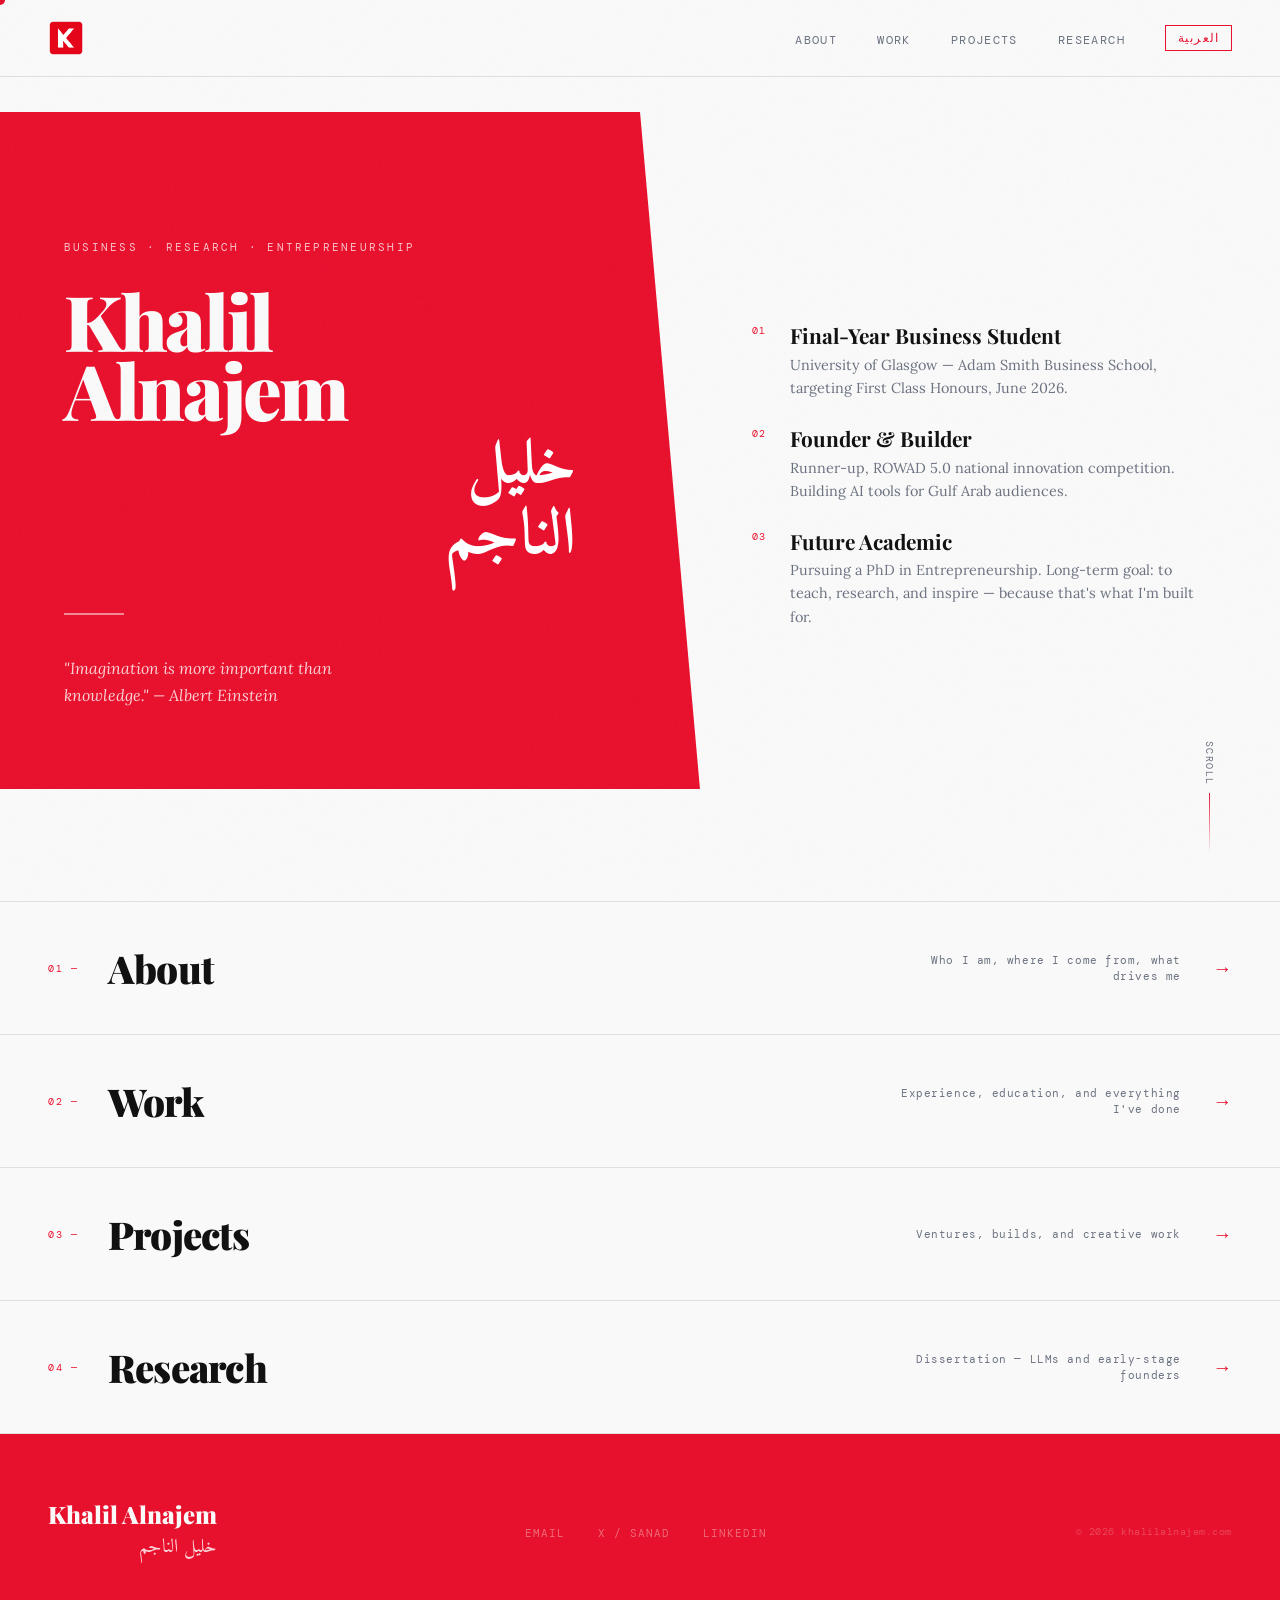
==== index.html @ a91b0acc "Fix hero Arabic name and remove misplaced photos Co-Authored-By: Claude Opus 4.6 <noreply@anthropic." ====
<!DOCTYPE html>
<html lang="en" dir="ltr">
<head>
  <meta charset="UTF-8" />
  <meta name="viewport" content="width=device-width, initial-scale=1.0"/>
  <title>Khalil Alnajem — خليل الناجم</title>
  <link rel="preconnect" href="https://fonts.googleapis.com">
  <link href="https://fonts.googleapis.com/css2?family=Playfair+Display:ital,wght@0,400;0,700;0,900;1,400;1,700&family=DM+Mono:wght@300;400;500&family=Lora:ital,wght@0,400;0,500;1,400&family=Amiri:ital,wght@0,400;0,700;1,400&family=Noto+Naskh+Arabic:wght@400;500;700&display=swap" rel="stylesheet">
  <link rel="stylesheet" href="style.css">
  <link rel="icon" href="web-icon.png">
</head>

<body>
  <div class="cursor" id="cursor"></div>

  <!-- NAV -->
  <nav>
    <a href="index.html" class="nav-logo"><img src="web-icon.png" alt="Khalil Alnajem"></a>
    <ul class="nav-links">
      <li><a href="about.html">About</a></li>
      <li><a href="work.html">Work</a></li>
      <li><a href="projects.html">Projects</a></li>
      <li><a href="research.html">Research</a></li>
      <li><button class="lang-toggle" id="langToggle" onclick="toggleLang()">العربية</button></li>
    </ul>
  </nav>

  <!-- HERO -->
  <section class="hero" id="home">
    <div class="hero-left">
      <p class="hero-eyebrow">Business · Research · Entrepreneurship</p>
      <h1 class="hero-name-en">Khalil<br>Alnajem</h1>
      <p class="hero-name-ar">خليل<br>الناجم</p>
      <div class="hero-rule"></div>
      <p class="hero-tagline">"Imagination is more important than knowledge." — Albert Einstein</p>
      <p class="hero-tagline-ar">«الخيال أهم من المعرفة» — ألبرت أينشتاين</p>
    </div>
    <div class="hero-right">
      <div class="hero-descriptor">
        <div class="descriptor-item">
          <span class="descriptor-num">01</span>
          <div class="descriptor-text">
            <h3>Final-Year Business Student</h3>
            <p>University of Glasgow — Adam Smith Business School, targeting First Class Honours, June 2026.</p>
          </div>
        </div>
        <div class="descriptor-item">
          <span class="descriptor-num">02</span>
          <div class="descriptor-text">
            <h3>Founder &amp; Builder</h3>
            <p>Runner-up, ROWAD 5.0 national innovation competition. Building AI tools for Gulf Arab audiences.</p>
          </div>
        </div>
        <div class="descriptor-item">
          <span class="descriptor-num">03</span>
          <div class="descriptor-text">
            <h3>Future Academic</h3>
            <p>Pursuing a PhD in Entrepreneurship. Long-term goal: to teach, research, and inspire — because that's what I'm built for.</p>
          </div>
        </div>
      </div>
    </div>
    <div class="hero-scroll">
      <span>Scroll</span>
      <div class="scroll-line"></div>
    </div>
  </section>

  <!-- CHAPTERS -->
  <div class="chapters">
    <a href="about.html" class="chapter-link">
      <span class="chapter-num">01 —</span>
      <span class="chapter-name">About</span>
      <span class="chapter-desc">Who I am, where I come from, what drives me</span>
      <span class="chapter-arrow">→</span>
    </a>
    <a href="work.html" class="chapter-link">
      <span class="chapter-num">02 —</span>
      <span class="chapter-name">Work</span>
      <span class="chapter-desc">Experience, education, and everything I've done</span>
      <span class="chapter-arrow">→</span>
    </a>
    <a href="projects.html" class="chapter-link">
      <span class="chapter-num">03 —</span>
      <span class="chapter-name">Projects</span>
      <span class="chapter-desc">Ventures, builds, and creative work</span>
      <span class="chapter-arrow">→</span>
    </a>
    <a href="research.html" class="chapter-link">
      <span class="chapter-num">04 —</span>
      <span class="chapter-name">Research</span>
      <span class="chapter-desc">Dissertation — LLMs and early-stage founders</span>
      <span class="chapter-arrow">→</span>
    </a>
  </div>

  <!-- FOOTER -->
  <footer>
    <div>
      <p class="footer-name">Khalil Alnajem</p>
      <p class="footer-name-ar">خليل الناجم</p>
    </div>
    <ul class="footer-links">
      <li><a href="mailto:khalilalnajem+web@gmail.com">Email</a></li>
      <li><a href="https://x.com/ask_sanad" target="_blank">X / Sanad</a></li>
      <li><a href="https://linkedin.com/in/khalilalnajem" target="_blank">LinkedIn</a></li>
    </ul>
    <p class="footer-copy">© 2026 khalilalnajem.com</p>
  </footer>

  <script>
    const cursor = document.getElementById('cursor');
    document.addEventListener('mousemove', e => {
      cursor.style.left = e.clientX + 'px';
      cursor.style.top = e.clientY + 'px';
    });
    document.querySelectorAll('a, button, .project-card, .chapter-link, .showcase-item').forEach(el => {
      el.addEventListener('mouseenter', () => cursor.classList.add('hovering'));
      el.addEventListener('mouseleave', () => cursor.classList.remove('hovering'));
    });

    let currentLang = 'en';
    function toggleLang() {
      currentLang = currentLang === 'en' ? 'ar' : 'en';
      document.body.setAttribute('data-lang', currentLang);
      document.getElementById('langToggle').textContent = currentLang === 'ar' ? 'English' : 'العربية';
      document.documentElement.setAttribute('lang', currentLang);
      document.documentElement.setAttribute('dir', currentLang === 'ar' ? 'rtl' : 'ltr');
    }

    const revealEls = document.querySelectorAll('.reveal');
    const obs = new IntersectionObserver(entries => {
      entries.forEach(e => { if (e.isIntersecting) e.target.classList.add('visible'); });
    }, { threshold: 0.1 });
    revealEls.forEach(el => obs.observe(el));

    const currentPage = window.location.pathname.split('/').pop() || 'index.html';
    document.querySelectorAll('.nav-links a[href]').forEach(a => {
      if (a.getAttribute('href') === currentPage) a.style.color = 'var(--amber)';
    });
  </script>
</body>
</html>
---- style.css ----
:root {
  --navy: #111111;
  --navy-mid: #222222;
  --offwhite: #F9F9F9;
  --cream: #F0F0F0;
  --amber: #E8112D;
  --amber-light: #E8112D;
  --ink: #111111;
  --muted: #6b7280;
  --rule: #E0E0E0;

  --font-display: 'Playfair Display', Georgia, serif;
  --font-mono: 'DM Mono', monospace;
  --font-body: 'Lora', Georgia, serif;
  --font-arabic: 'Amiri', 'Noto Naskh Arabic', serif;
}

*, *::before, *::after { box-sizing: border-box; margin: 0; padding: 0; }

html { scroll-behavior: smooth; font-size: 16px; }

body {
  background: var(--offwhite);
  color: var(--ink);
  font-family: var(--font-body);
  overflow-x: hidden;
  cursor: none;
}

/* ── CUSTOM CURSOR ── */
.cursor {
  position: fixed;
  width: 10px; height: 10px;
  background: var(--amber);
  border-radius: 50%;
  pointer-events: none;
  z-index: 9999;
  transform: translate(-50%, -50%);
  transition: transform 0.1s ease, width 0.2s ease, height 0.2s ease, background 0.2s ease;
  mix-blend-mode: multiply;
}
.cursor.hovering {
  width: 40px; height: 40px;
  background: var(--amber-light);
  opacity: 0.6;
}

/* ── NOISE OVERLAY ── */
body::before {
  content: '';
  position: fixed;
  inset: 0;
  background-image: url("data:image/svg+xml,%3Csvg viewBox='0 0 256 256' xmlns='http://www.w3.org/2000/svg'%3E%3Cfilter id='noise'%3E%3CfeTurbulence type='fractalNoise' baseFrequency='0.9' numOctaves='4' stitchTiles='stitch'/%3E%3C/filter%3E%3Crect width='100%25' height='100%25' filter='url(%23noise)' opacity='0.04'/%3E%3C/svg%3E");
  pointer-events: none;
  z-index: 1000;
  opacity: 0.4;
}

/* ── NAV ── */
nav {
  position: fixed;
  top: 0; left: 0; right: 0;
  z-index: 100;
  display: flex;
  justify-content: space-between;
  align-items: center;
  padding: 1.25rem 3rem;
  background: rgba(249, 249, 249, 0.92);
  backdrop-filter: blur(12px);
  border-bottom: 1px solid var(--rule);
}

.nav-logo {
  text-decoration: none;
  display: flex;
  align-items: center;
}
.nav-logo img {
  width: 36px;
  height: 36px;
  border-radius: 8px;
  display: block;
}

.nav-links {
  display: flex;
  gap: 2.5rem;
  align-items: center;
  list-style: none;
}

.nav-links a {
  font-family: var(--font-mono);
  font-size: 0.72rem;
  letter-spacing: 0.12em;
  text-transform: uppercase;
  color: var(--muted);
  text-decoration: none;
  transition: color 0.2s;
}
.nav-links a:hover { color: var(--navy); }

.lang-toggle {
  font-family: var(--font-mono);
  font-size: 0.72rem;
  letter-spacing: 0.1em;
  text-transform: uppercase;
  color: var(--amber);
  background: none;
  border: 1px solid var(--amber);
  padding: 0.3rem 0.75rem;
  cursor: none;
  transition: all 0.2s;
}
.lang-toggle:hover {
  background: var(--amber);
  color: white;
}

/* ── HERO ── */
.hero {
  min-height: 100vh;
  display: grid;
  grid-template-columns: 1fr 1fr;
  position: relative;
  overflow: hidden;
}

.hero-left {
  background: var(--amber);
  display: flex;
  flex-direction: column;
  justify-content: flex-end;
  padding: 8rem 4rem 5rem;
  position: relative;
}

.hero-left::after {
  content: '';
  position: absolute;
  top: 0; right: -60px;
  width: 120px; height: 100%;
  background: var(--navy);
  clip-path: polygon(0 0, 50% 0, 100% 100%, 0 100%);
  background: var(--amber);
  z-index: 2;
}

.hero-eyebrow {
  font-family: var(--font-mono);
  font-size: 0.7rem;
  letter-spacing: 0.2em;
  text-transform: uppercase;
  color: rgba(255,255,255,0.75);
  margin-bottom: 2rem;
  opacity: 0;
  animation: fadeUp 0.8s 0.2s forwards;
}

.hero-name-en {
  font-family: var(--font-display);
  font-size: clamp(3rem, 6vw, 5.5rem);
  font-weight: 900;
  color: var(--offwhite);
  line-height: 0.9;
  letter-spacing: -0.03em;
  opacity: 0;
  animation: fadeUp 0.8s 0.4s forwards;
}

.hero-name-ar {
  font-family: var(--font-arabic);
  font-size: clamp(2.5rem, 5vw, 4.5rem);
  font-weight: 700;
  color: white;
  line-height: 1.1;
  direction: rtl;
  margin-top: 0.5rem;
  opacity: 0;
  animation: fadeUp 0.8s 0.6s forwards;
}

.hero-rule {
  width: 60px;
  height: 2px;
  background: rgba(255,255,255,0.5);
  margin: 2.5rem 0;
  opacity: 0;
  animation: fadeUp 0.8s 0.8s forwards;
}

.hero-tagline {
  font-family: var(--font-body);
  font-size: 1rem;
  font-style: italic;
  color: rgba(255,255,255,0.8);
  max-width: 320px;
  line-height: 1.7;
  opacity: 0;
  animation: fadeUp 0.8s 1s forwards;
}

.hero-tagline-ar {
  font-family: var(--font-arabic);
  font-size: 1rem;
  color: rgba(255,255,255,0.8);
  direction: rtl;
  max-width: 320px;
  line-height: 1.8;
  display: none;
}

.hero-right {
  display: flex;
  flex-direction: column;
  justify-content: center;
  padding: 8rem 5rem 5rem 7rem;
  position: relative;
  z-index: 3;
}

.hero-descriptor {
  display: flex;
  flex-direction: column;
  gap: 1.5rem;
}

.descriptor-item {
  display: flex;
  gap: 1.5rem;
  align-items: flex-start;
  opacity: 0;
  animation: fadeUp 0.8s forwards;
}
.descriptor-item:nth-child(1) { animation-delay: 0.5s; }
.descriptor-item:nth-child(2) { animation-delay: 0.7s; }
.descriptor-item:nth-child(3) { animation-delay: 0.9s; }

.descriptor-num {
  font-family: var(--font-mono);
  font-size: 0.65rem;
  color: var(--amber);
  letter-spacing: 0.1em;
  padding-top: 0.2rem;
  flex-shrink: 0;
}

.descriptor-text h3 {
  font-family: var(--font-display);
  font-size: 1.3rem;
  font-weight: 700;
  color: var(--navy);
  margin-bottom: 0.3rem;
}

.descriptor-text p {
  font-size: 0.9rem;
  color: var(--muted);
  line-height: 1.6;
}

.hero-scroll {
  position: absolute;
  bottom: 3rem;
  right: 4rem;
  display: flex;
  flex-direction: column;
  align-items: center;
  gap: 0.5rem;
  opacity: 0;
  animation: fadeUp 1s 1.4s forwards;
}

.hero-scroll span {
  font-family: var(--font-mono);
  font-size: 0.6rem;
  letter-spacing: 0.15em;
  text-transform: uppercase;
  color: var(--muted);
  writing-mode: vertical-rl;
}

.scroll-line {
  width: 1px;
  height: 60px;
  background: linear-gradient(to bottom, var(--amber), transparent);
  animation: scrollPulse 2s 1.8s infinite;
}

/* ── SECTION BASE ── */
section {
  padding: 7rem 0;
  position: relative;
}

.container {
  max-width: 1200px;
  margin: 0 auto;
  padding: 0 3rem;
}

.section-header {
  display: flex;
  align-items: baseline;
  gap: 1.5rem;
  margin-bottom: 5rem;
}

.section-num {
  font-family: var(--font-mono);
  font-size: 0.65rem;
  color: var(--amber);
  letter-spacing: 0.15em;
  flex-shrink: 0;
}

.section-title {
  font-family: var(--font-display);
  font-size: clamp(2rem, 4vw, 3.5rem);
  font-weight: 900;
  color: var(--navy);
  letter-spacing: -0.03em;
  line-height: 1;
}

.section-title-ar {
  font-family: var(--font-arabic);
  font-size: clamp(1.8rem, 3.5vw, 3rem);
  font-weight: 700;
  color: var(--navy);
  direction: rtl;
  display: none;
}

/* ── ABOUT ── */
#about {
  background: var(--offwhite);
}

.about-grid {
  display: grid;
  grid-template-columns: 1fr 1fr;
  gap: 6rem;
  align-items: start;
}

.about-body {
  font-size: 1.05rem;
  line-height: 1.85;
  color: #333333;
}

.about-body p + p { margin-top: 1.2rem; }

.about-body-ar {
  font-family: var(--font-arabic);
  font-size: 1.1rem;
  line-height: 2;
  color: #333333;
  direction: rtl;
  display: none;
}
.about-body-ar p + p { margin-top: 1.2rem; }

.about-sidebar {
  display: flex;
  flex-direction: column;
  gap: 2.5rem;
  padding-top: 0.5rem;
}

.info-block {
  border-left: 2px solid var(--amber);
  padding-left: 1.25rem;
}

.info-block label {
  font-family: var(--font-mono);
  font-size: 0.65rem;
  letter-spacing: 0.15em;
  text-transform: uppercase;
  color: var(--muted);
  display: block;
  margin-bottom: 0.3rem;
}

.info-block span {
  font-family: var(--font-display);
  font-size: 1.05rem;
  color: var(--navy);
  font-weight: 500;
}

/* ── CV SECTION ── */
#cv {
  background: var(--amber);
  color: var(--offwhite);
}

#cv .section-title { color: var(--offwhite); }
#cv .section-num { color: rgba(255,255,255,0.6); }

.cv-grid {
  display: grid;
  grid-template-columns: 1fr 1fr;
  gap: 4rem;
}

.cv-col-title {
  font-family: var(--font-mono);
  font-size: 0.65rem;
  letter-spacing: 0.2em;
  text-transform: uppercase;
  color: rgba(255,255,255,0.6);
  margin-bottom: 2rem;
}

.cv-item {
  border-top: 1px solid rgba(255,255,255,0.1);
  padding: 1.75rem 0;
  display: grid;
  grid-template-columns: 80px 1fr;
  gap: 1.5rem;
}

.cv-year {
  font-family: var(--font-mono);
  font-size: 0.75rem;
  color: rgba(245, 240, 232, 0.4);
  letter-spacing: 0.05em;
  padding-top: 0.2rem;
}

.cv-item-title {
  font-family: var(--font-display);
  font-size: 1.1rem;
  font-weight: 700;
  color: var(--offwhite);
  margin-bottom: 0.25rem;
}

.cv-item-org {
  font-family: var(--font-mono);
  font-size: 0.75rem;
  color: rgba(255,255,255,0.7);
  letter-spacing: 0.05em;
  margin-bottom: 0.5rem;
}

.cv-item-desc {
  font-size: 0.875rem;
  color: rgba(245, 240, 232, 0.55);
  line-height: 1.6;
}

.cv-badge {
  display: inline-block;
  font-family: var(--font-mono);
  font-size: 0.6rem;
  letter-spacing: 0.1em;
  text-transform: uppercase;
  background: rgba(255,255,255,0.15);
  color: white;
  border: 1px solid rgba(255,255,255,0.35);
  padding: 0.2rem 0.5rem;
  margin-top: 0.5rem;
}

.cv-download {
  display: inline-flex;
  align-items: center;
  gap: 0.75rem;
  font-family: var(--font-mono);
  font-size: 0.75rem;
  letter-spacing: 0.1em;
  text-transform: uppercase;
  color: white;
  border: 1px solid rgba(255,255,255,0.5);
  padding: 0.9rem 2rem;
  text-decoration: none;
  margin-top: 4rem;
  transition: all 0.2s;
}
.cv-download:hover {
  background: white;
  color: var(--amber);
}

/* ── PROJECTS ── */
#projects {
  background: var(--cream);
}

.projects-grid {
  display: grid;
  grid-template-columns: repeat(3, 1fr);
  gap: 1.5px;
  background: var(--rule);
}

.project-card {
  background: var(--offwhite);
  padding: 2.5rem;
  transition: background 0.3s;
  position: relative;
  overflow: hidden;
}

.project-card::before {
  content: '';
  position: absolute;
  bottom: 0; left: 0;
  height: 3px;
  width: 0;
  background: var(--amber);
  transition: width 0.4s ease;
}

.project-card:hover { background: white; }
.project-card:hover::before { width: 100%; }

.project-tag {
  font-family: var(--font-mono);
  font-size: 0.6rem;
  letter-spacing: 0.15em;
  text-transform: uppercase;
  color: var(--amber);
  margin-bottom: 1rem;
}

.project-name {
  font-family: var(--font-display);
  font-size: 1.4rem;
  font-weight: 700;
  color: var(--navy);
  margin-bottom: 0.75rem;
  line-height: 1.2;
}

.project-name-ar {
  font-family: var(--font-arabic);
  font-size: 1.2rem;
  font-weight: 700;
  color: var(--navy);
  margin-bottom: 0.75rem;
  direction: rtl;
  display: none;
}

.project-desc {
  font-size: 0.875rem;
  color: var(--muted);
  line-height: 1.65;
}

.project-desc-ar {
  font-family: var(--font-arabic);
  font-size: 0.925rem;
  color: var(--muted);
  line-height: 1.8;
  direction: rtl;
  display: none;
}

.project-status {
  margin-top: 1.5rem;
  font-family: var(--font-mono);
  font-size: 0.6rem;
  letter-spacing: 0.1em;
  text-transform: uppercase;
  color: var(--muted);
  display: flex;
  align-items: center;
  gap: 0.5rem;
}

.status-dot {
  width: 6px; height: 6px;
  border-radius: 50%;
  background: var(--muted);
}
.status-dot.active { background: #4ade80; }

/* ── DISSERTATION ── */
#dissertation {
  background: var(--offwhite);
  position: relative;
  overflow: hidden;
}

#dissertation::before {
  content: 'MGT4002P';
  position: absolute;
  top: 50%;
  left: 50%;
  transform: translate(-50%, -50%) rotate(-8deg);
  font-family: var(--font-display);
  font-size: 18vw;
  font-weight: 900;
  color: rgba(17, 17, 17, 0.04);
  white-space: nowrap;
  pointer-events: none;
  z-index: 0;
}

.dissertation-inner {
  position: relative;
  z-index: 1;
}

.dissertation-layout {
  display: grid;
  grid-template-columns: 2fr 1fr;
  gap: 6rem;
  align-items: start;
}

.dissertation-title-block {
  margin-bottom: 2rem;
}

.dis-label {
  font-family: var(--font-mono);
  font-size: 0.65rem;
  letter-spacing: 0.15em;
  text-transform: uppercase;
  color: var(--amber);
  margin-bottom: 1rem;
}

.dis-title {
  font-family: var(--font-display);
  font-size: clamp(1.3rem, 2.5vw, 2rem);
  font-weight: 700;
  color: var(--navy);
  line-height: 1.3;
  font-style: italic;
  margin-bottom: 1.5rem;
}

.dis-title-ar {
  font-family: var(--font-arabic);
  font-size: clamp(1.2rem, 2.2vw, 1.8rem);
  font-weight: 700;
  color: var(--navy);
  line-height: 1.5;
  direction: rtl;
  display: none;
  margin-bottom: 1.5rem;
}

.dis-abstract {
  font-size: 0.95rem;
  line-height: 1.85;
  color: #444444;
}

.dis-abstract-ar {
  font-family: var(--font-arabic);
  font-size: 1rem;
  line-height: 2;
  color: #444444;
  direction: rtl;
  display: none;
}

.rq-list {
  list-style: none;
  margin-top: 2rem;
  display: flex;
  flex-direction: column;
  gap: 0.75rem;
}

.rq-list li {
  display: flex;
  gap: 1rem;
  font-size: 0.875rem;
  color: #444444;
  line-height: 1.5;
}

.rq-num {
  font-family: var(--font-mono);
  font-size: 0.65rem;
  color: var(--amber);
  flex-shrink: 0;
  padding-top: 0.15rem;
}

.dis-sidebar {
  display: flex;
  flex-direction: column;
  gap: 1.5rem;
}

.dis-stat {
  background: var(--amber);
  color: var(--offwhite);
  padding: 1.75rem;
}

.dis-stat-num {
  font-family: var(--font-display);
  font-size: 2.5rem;
  font-weight: 900;
  color: white;
  display: block;
}

.dis-stat-label {
  font-family: var(--font-mono);
  font-size: 0.65rem;
  letter-spacing: 0.12em;
  text-transform: uppercase;
  color: rgba(245, 240, 232, 0.5);
  margin-top: 0.25rem;
}

/* ── FOOTER ── */
footer {
  background: var(--amber);
  color: var(--offwhite);
  padding: 4rem 3rem;
  display: flex;
  justify-content: space-between;
  align-items: center;
}

.footer-name {
  font-family: var(--font-display);
  font-size: 1.5rem;
  font-weight: 900;
  color: var(--offwhite);
}

.footer-name-ar {
  font-family: var(--font-arabic);
  font-size: 1.2rem;
  color: rgba(255,255,255,0.8);
  direction: rtl;
}

.footer-links {
  display: flex;
  gap: 2rem;
  list-style: none;
}

.footer-links a {
  font-family: var(--font-mono);
  font-size: 0.7rem;
  letter-spacing: 0.1em;
  text-transform: uppercase;
  color: rgba(245, 240, 232, 0.4);
  text-decoration: none;
  transition: color 0.2s;
}
.footer-links a:hover { color: white; }

.footer-copy {
  font-family: var(--font-mono);
  font-size: 0.65rem;
  color: rgba(245, 240, 232, 0.25);
  letter-spacing: 0.05em;
}

/* ── ANIMATIONS ── */
@keyframes fadeUp {
  from { opacity: 0; transform: translateY(24px); }
  to { opacity: 1; transform: translateY(0); }
}

@keyframes scrollPulse {
  0%, 100% { opacity: 1; transform: scaleY(1); }
  50% { opacity: 0.4; transform: scaleY(0.6); }
}

/* ── ARABIC MODE ── */
body[data-lang="ar"] {
  direction: rtl;
}

body[data-lang="ar"] .hero-tagline { display: none; }
body[data-lang="ar"] .hero-tagline-ar { display: block; }

body[data-lang="ar"] .about-body { display: none; }
body[data-lang="ar"] .about-body-ar { display: block; }

body[data-lang="ar"] .section-title { display: none; }
body[data-lang="ar"] .section-title-ar { display: block; }

body[data-lang="ar"] .project-name { display: none; }
body[data-lang="ar"] .project-name-ar { display: block; }

body[data-lang="ar"] .project-desc { display: none; }
body[data-lang="ar"] .project-desc-ar { display: block; }

body[data-lang="ar"] .dis-title { display: none; }
body[data-lang="ar"] .dis-title-ar { display: block; }

body[data-lang="ar"] .dis-abstract { display: none; }
body[data-lang="ar"] .dis-abstract-ar { display: block; }

/* ── RESPONSIVE ── */
@media (max-width: 900px) {
  .hero { grid-template-columns: 1fr; }
  .hero-left::after { display: none; }
  .hero-right { padding: 4rem 2rem; }
  .about-grid, .cv-grid, .dissertation-layout { grid-template-columns: 1fr; gap: 3rem; }
  .projects-grid { grid-template-columns: 1fr; }
  nav { padding: 1rem 1.5rem; }
  .nav-links { gap: 1.5rem; }
  footer { flex-direction: column; gap: 2rem; text-align: center; }
}

/* ── SCROLL REVEAL ── */
.reveal {
  opacity: 0;
  transform: translateY(30px);
  transition: opacity 0.7s ease, transform 0.7s ease;
}
.reveal.visible {
  opacity: 1;
  transform: translateY(0);
}

/* ── PAGE HEADER ── */
.page-hero {
  padding: 10rem 0 5rem;
  border-bottom: 1px solid var(--rule);
}
.page-hero-inner {
  max-width: 1200px;
  margin: 0 auto;
  padding: 0 3rem;
}
.page-hero-label {
  font-family: var(--font-mono);
  font-size: 0.65rem;
  letter-spacing: 0.2em;
  text-transform: uppercase;
  color: var(--amber);
  margin-bottom: 1rem;
  display: block;
}
.page-hero-title {
  font-family: var(--font-display);
  font-size: clamp(3rem, 6vw, 5rem);
  font-weight: 900;
  color: var(--navy);
  letter-spacing: -0.03em;
  line-height: 1;
}

/* ── HOME CHAPTERS ── */
.chapters {
  padding: 0;
  border-top: 1px solid var(--rule);
}
.chapter-link {
  display: flex;
  align-items: center;
  justify-content: space-between;
  padding: 2.5rem 3rem;
  border-bottom: 1px solid var(--rule);
  text-decoration: none;
  transition: background 0.2s;
  max-width: 100%;
}
.chapter-link:hover { background: var(--cream); }
.chapter-link:hover .chapter-arrow { transform: translateX(6px); }
.chapter-num {
  font-family: var(--font-mono);
  font-size: 0.65rem;
  color: var(--amber);
  letter-spacing: 0.15em;
  width: 60px;
  flex-shrink: 0;
}
.chapter-name {
  font-family: var(--font-display);
  font-size: clamp(1.8rem, 3vw, 2.8rem);
  font-weight: 900;
  color: var(--navy);
  letter-spacing: -0.02em;
  flex: 1;
}
.chapter-desc {
  font-family: var(--font-mono);
  font-size: 0.7rem;
  color: var(--muted);
  letter-spacing: 0.05em;
  max-width: 280px;
  text-align: right;
  line-height: 1.5;
}
.chapter-arrow {
  font-size: 1.2rem;
  color: var(--amber);
  margin-left: 2rem;
  transition: transform 0.2s;
  flex-shrink: 0;
}

/* ── WORK SHOWCASE ── */
.showcase {
  background: var(--cream);
  padding: 7rem 0;
}
.showcase-grid {
  display: grid;
  grid-template-columns: repeat(2, 1fr);
  gap: 2rem;
  margin-top: 4rem;
}
.showcase-item {
  background: var(--offwhite);
  overflow: hidden;
  position: relative;
}
.showcase-item img {
  width: 100%;
  display: block;
  transition: transform 0.4s ease;
}
.showcase-item:hover img { transform: scale(1.02); }
.showcase-caption {
  padding: 1.5rem;
}
.showcase-caption-title {
  font-family: var(--font-display);
  font-size: 1.1rem;
  font-weight: 700;
  color: var(--navy);
  margin-bottom: 0.3rem;
}
.showcase-caption-sub {
  font-family: var(--font-mono);
  font-size: 0.65rem;
  color: var(--muted);
  letter-spacing: 0.1em;
  text-transform: uppercase;
}
.showcase-pdf-link {
  display: inline-flex;
  align-items: center;
  gap: 0.5rem;
  font-family: var(--font-mono);
  font-size: 0.7rem;
  letter-spacing: 0.1em;
  text-transform: uppercase;
  color: var(--amber);
  text-decoration: none;
  margin-top: 0.75rem;
}
.showcase-pdf-link:hover { text-decoration: underline; }

@media (max-width: 900px) {
  .chapter-link { padding: 2rem 1.5rem; }
  .chapter-desc { display: none; }
  .chapter-name { font-size: 1.5rem; }
  .showcase-grid { grid-template-columns: 1fr; }
}

/* ── LIGHTBOX ── */
.lightbox-overlay {
  display: none;
  position: fixed;
  inset: 0;
  background: rgba(0,0,0,0.92);
  z-index: 9998;
  align-items: center;
  justify-content: center;
  cursor: zoom-out;
}
.lightbox-overlay.open {
  display: flex;
}
.lightbox-overlay img {
  max-width: 90vw;
  max-height: 88vh;
  object-fit: contain;
  border-radius: 2px;
  box-shadow: 0 20px 80px rgba(0,0,0,0.5);
}
.lightbox-close {
  position: fixed;
  top: 1.5rem;
  right: 2rem;
  color: white;
  font-size: 2rem;
  cursor: pointer;
  line-height: 1;
  z-index: 9999;
  font-family: sans-serif;
  opacity: 0.7;
  transition: opacity 0.2s;
}
.lightbox-close:hover { opacity: 1; }

/* ── DESIGN GALLERY ── */
.design-gallery {
  padding: 7rem 0;
  background: var(--offwhite);
}
.gallery-grid {
  display: grid;
  grid-template-columns: repeat(3, 1fr);
  gap: 1.5px;
  background: var(--rule);
  margin-top: 4rem;
}
.gallery-item {
  position: relative;
  overflow: hidden;
  cursor: zoom-in;
  aspect-ratio: 1;
  background: var(--cream);
}
.gallery-item img {
  width: 100%;
  height: 100%;
  object-fit: cover;
  display: block;
  transition: transform 0.4s ease;
}
.gallery-item:hover img { transform: scale(1.04); }
.gallery-item-label {
  position: absolute;
  bottom: 0; left: 0; right: 0;
  background: linear-gradient(to top, rgba(0,0,0,0.7), transparent);
  color: white;
  font-family: var(--font-mono);
  font-size: 0.6rem;
  letter-spacing: 0.12em;
  text-transform: uppercase;
  padding: 1.5rem 1rem 0.75rem;
  opacity: 0;
  transition: opacity 0.3s;
}
.gallery-item:hover .gallery-item-label { opacity: 1; }

/* ── EXPANDABLE CV ITEMS ── */
.cv-item {
  cursor: pointer;
}
.cv-item .cv-expand-icon {
  float: right;
  font-family: var(--font-mono);
  font-size: 1.2rem;
  color: rgba(255,255,255,0.3);
  transition: transform 0.3s ease;
  line-height: 1;
}
.cv-item.expanded .cv-expand-icon {
  transform: rotate(45deg);
}
.cv-item .cv-item-desc,
.cv-item .cv-badge,
.cv-item .achievement-photo {
  display: none;
}
.cv-item.expanded .cv-item-desc,
.cv-item.expanded .cv-badge,
.cv-item.expanded .achievement-photo {
  display: block;
  animation: fadeUp 0.4s ease forwards;
}

/* ── ROWAD PHOTO ── */
.achievement-photo {
  max-width: 480px;
  width: 100%;
  margin-top: 1rem;
  border-radius: 2px;
}

@media (max-width: 900px) {
  .gallery-grid { grid-template-columns: repeat(2, 1fr); }
}
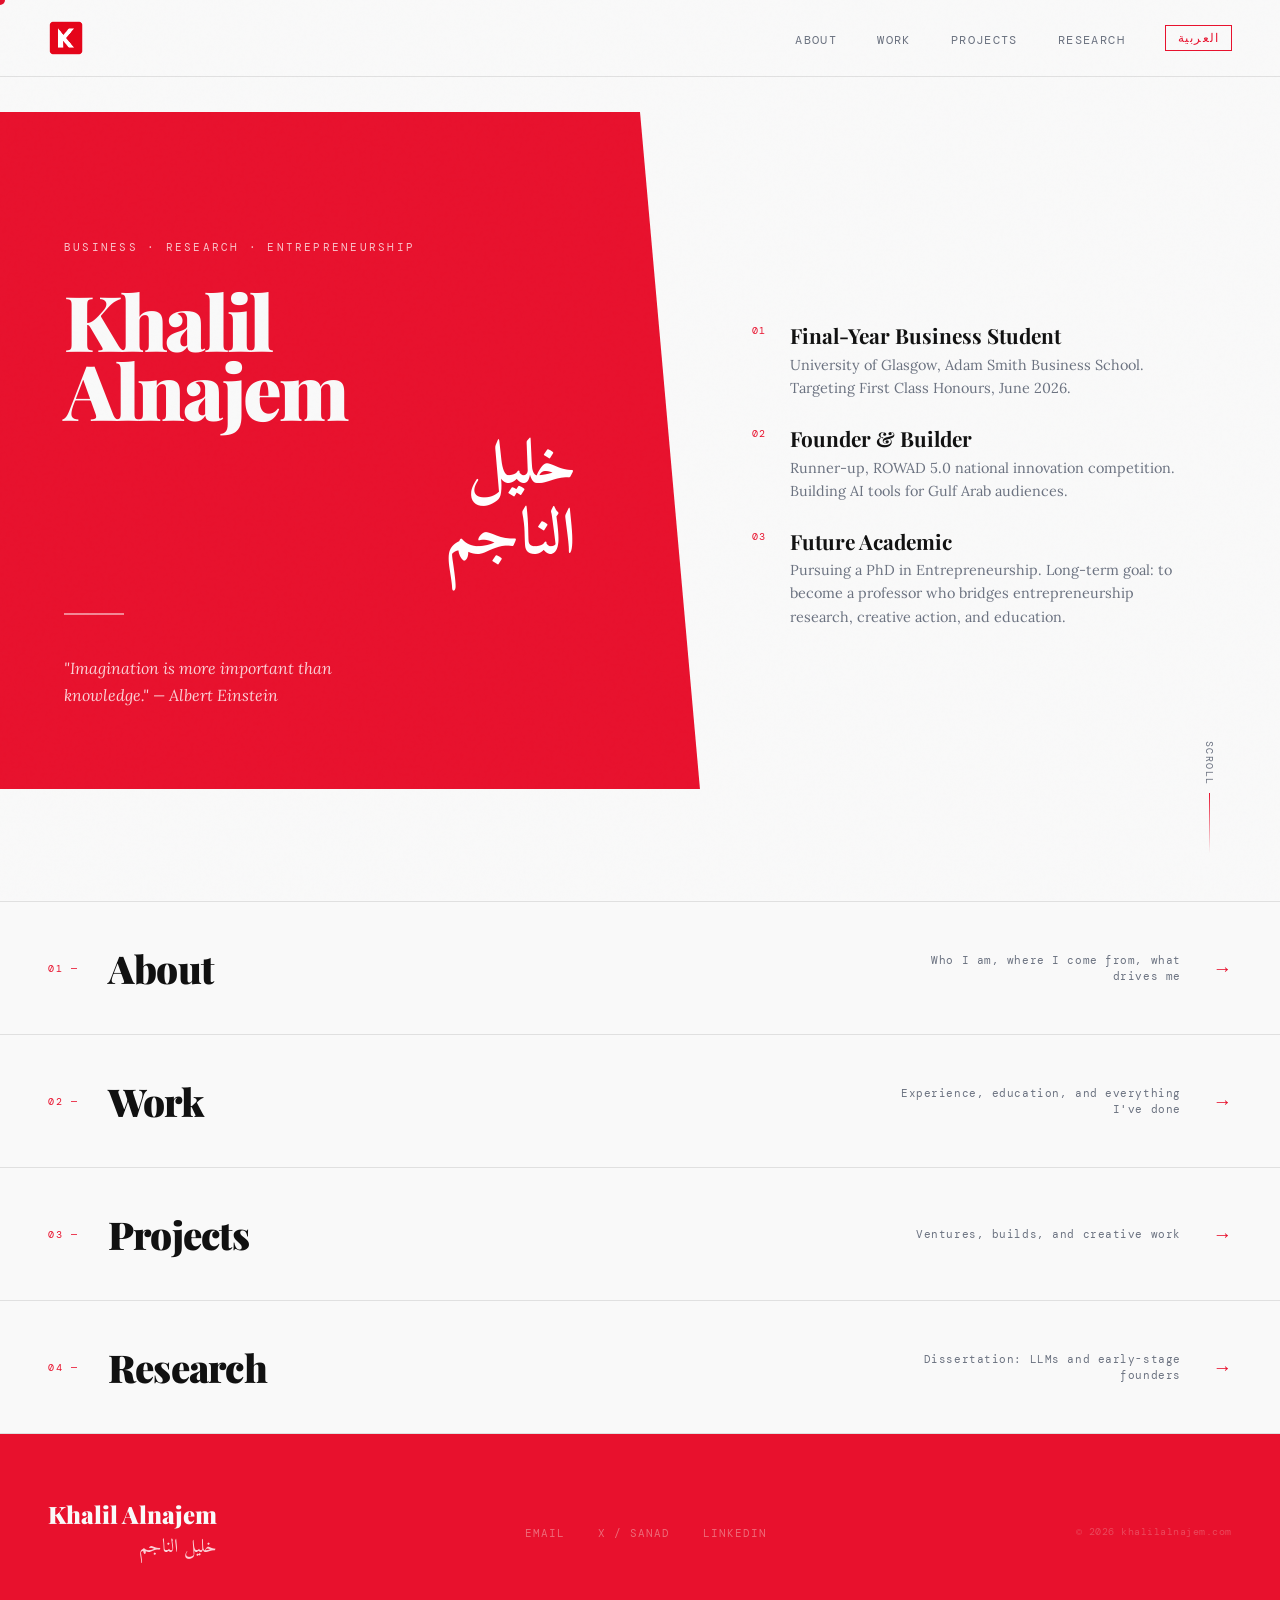
==== commit e4e23093: "Batch content updates from editor review - Fix mobile padding (hero, nav, chapters, container) - Rem" ====
--- a/index.html
+++ b/index.html
@@ -41,7 +41,7 @@
           <span class="descriptor-num">01</span>
           <div class="descriptor-text">
             <h3>Final-Year Business Student</h3>
-            <p>University of Glasgow — Adam Smith Business School, targeting First Class Honours, June 2026.</p>
+            <p>University of Glasgow, Adam Smith Business School. Targeting First Class Honours, June 2026.</p>
           </div>
         </div>
         <div class="descriptor-item">
@@ -55,7 +55,7 @@
           <span class="descriptor-num">03</span>
           <div class="descriptor-text">
             <h3>Future Academic</h3>
-            <p>Pursuing a PhD in Entrepreneurship. Long-term goal: to teach, research, and inspire — because that's what I'm built for.</p>
+            <p>Pursuing a PhD in Entrepreneurship. Long-term goal: to become a professor who bridges entrepreneurship research, creative action, and education.</p>
           </div>
         </div>
       </div>
@@ -89,7 +89,7 @@
     <a href="research.html" class="chapter-link">
       <span class="chapter-num">04 —</span>
       <span class="chapter-name">Research</span>
-      <span class="chapter-desc">Dissertation — LLMs and early-stage founders</span>
+      <span class="chapter-desc">Dissertation: LLMs and early-stage founders</span>
       <span class="chapter-arrow">→</span>
     </a>
   </div>
--- a/style.css
+++ b/style.css
@@ -805,13 +805,20 @@
 /* ── RESPONSIVE ── */
 @media (max-width: 900px) {
   .hero { grid-template-columns: 1fr; }
+  .hero-left { padding: 6rem 2rem 3rem; }
   .hero-left::after { display: none; }
-  .hero-right { padding: 4rem 2rem; }
+  .hero-right { padding: 3rem 2rem; }
   .about-grid, .cv-grid, .dissertation-layout { grid-template-columns: 1fr; gap: 3rem; }
   .projects-grid { grid-template-columns: 1fr; }
   nav { padding: 1rem 1.5rem; }
-  .nav-links { gap: 1.5rem; }
+  .nav-links { gap: 1rem; }
+  .chapter-link { padding: 1.75rem 1.5rem; }
+  .chapter-desc { display: none; }
+  .chapter-name { font-size: 1.5rem; }
   footer { flex-direction: column; gap: 2rem; text-align: center; }
+  .container { padding: 0 1.5rem; }
+  .page-hero { padding: 7rem 0 3rem; }
+  .page-hero-inner { padding: 0 1.5rem; }
 }
 
 /* ── SCROLL REVEAL ── */
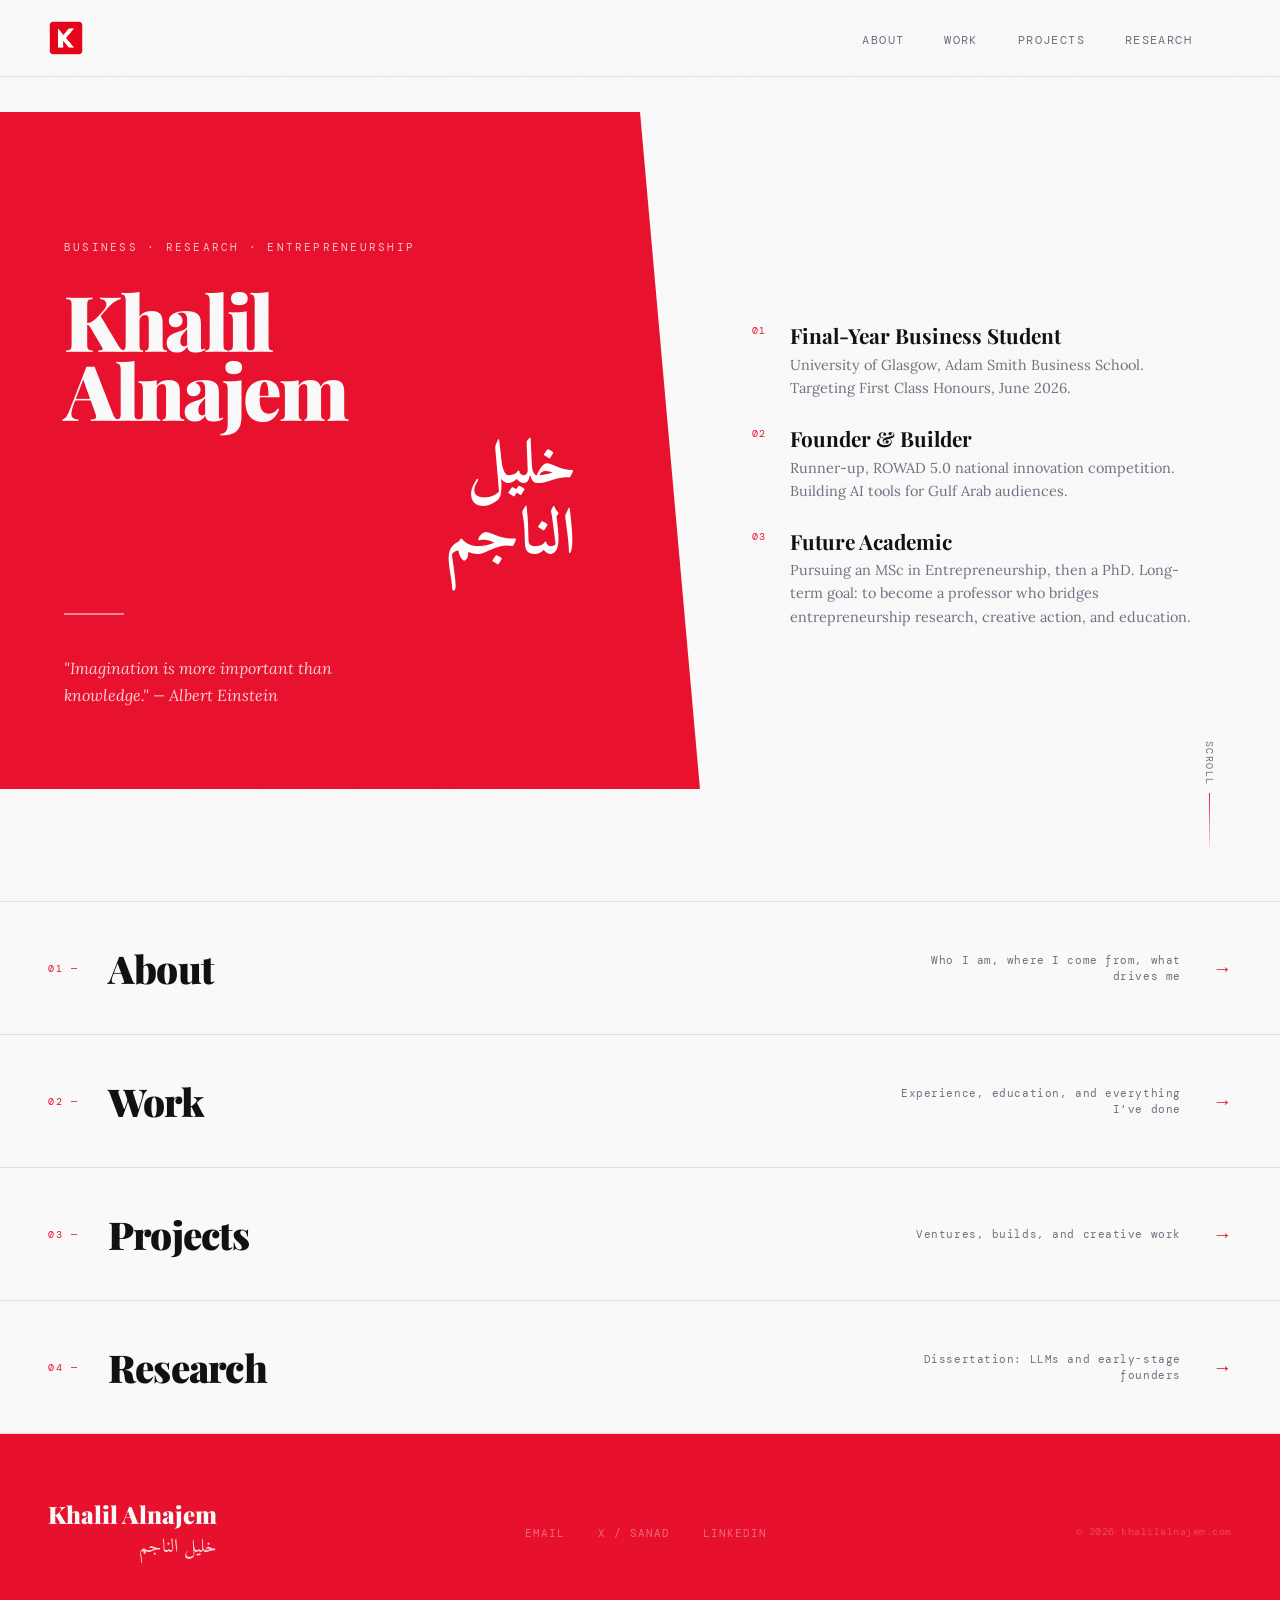
==== commit 1c44b014: "Major update: mobile nav, remove cursor, Google Translate, content fixes - Remove custom red cursor " ====
--- a/index.html
+++ b/index.html
@@ -11,17 +11,17 @@
 </head>
 
 <body>
-  <div class="cursor" id="cursor"></div>
 
   <!-- NAV -->
   <nav>
     <a href="index.html" class="nav-logo"><img src="web-icon.png" alt="Khalil Alnajem"></a>
+    <button class="nav-hamburger" id="hamburger" onclick="document.getElementById('hamburger').classList.toggle('open');document.querySelector('.nav-links').classList.toggle('open')"><span></span><span></span><span></span></button>
     <ul class="nav-links">
       <li><a href="about.html">About</a></li>
       <li><a href="work.html">Work</a></li>
       <li><a href="projects.html">Projects</a></li>
       <li><a href="research.html">Research</a></li>
-      <li><button class="lang-toggle" id="langToggle" onclick="toggleLang()">العربية</button></li>
+      <li><div id="google_translate_element" style="display:inline-block"></div></li>
     </ul>
   </nav>
 
@@ -55,7 +55,7 @@
           <span class="descriptor-num">03</span>
           <div class="descriptor-text">
             <h3>Future Academic</h3>
-            <p>Pursuing a PhD in Entrepreneurship. Long-term goal: to become a professor who bridges entrepreneurship research, creative action, and education.</p>
+            <p>Pursuing an MSc in Entrepreneurship, then a PhD. Long-term goal: to become a professor who bridges entrepreneurship research, creative action, and education.</p>
           </div>
         </div>
       </div>
@@ -109,35 +109,17 @@
   </footer>
 
   <script>
-    const cursor = document.getElementById('cursor');
-    document.addEventListener('mousemove', e => {
-      cursor.style.left = e.clientX + 'px';
-      cursor.style.top = e.clientY + 'px';
-    });
-    document.querySelectorAll('a, button, .project-card, .chapter-link, .showcase-item').forEach(el => {
-      el.addEventListener('mouseenter', () => cursor.classList.add('hovering'));
-      el.addEventListener('mouseleave', () => cursor.classList.remove('hovering'));
-    });
 
-    let currentLang = 'en';
-    function toggleLang() {
-      currentLang = currentLang === 'en' ? 'ar' : 'en';
-      document.body.setAttribute('data-lang', currentLang);
-      document.getElementById('langToggle').textContent = currentLang === 'ar' ? 'English' : 'العربية';
-      document.documentElement.setAttribute('lang', currentLang);
-      document.documentElement.setAttribute('dir', currentLang === 'ar' ? 'rtl' : 'ltr');
     }
 
     const revealEls = document.querySelectorAll('.reveal');
     const obs = new IntersectionObserver(entries => {
-      entries.forEach(e => { if (e.isIntersecting) e.target.classList.add('visible'); });
-    }, { threshold: 0.1 });
     revealEls.forEach(el => obs.observe(el));
 
     const currentPage = window.location.pathname.split('/').pop() || 'index.html';
     document.querySelectorAll('.nav-links a[href]').forEach(a => {
       if (a.getAttribute('href') === currentPage) a.style.color = 'var(--amber)';
-    });
   </script>
+<script type="text/javascript">function googleTranslateElementInit(){new google.translate.TranslateElement({pageLanguage:"en",includedLanguages:"ar",layout:google.translate.TranslateElement.InlineLayout.SIMPLE},"google_translate_element")}</script><script type="text/javascript" src="//translate.google.com/translate_a/element.js?cb=googleTranslateElementInit"></script>
 </body>
 </html>
--- a/style.css
+++ b/style.css
@@ -24,26 +24,10 @@
   color: var(--ink);
   font-family: var(--font-body);
   overflow-x: hidden;
-  cursor: none;
-}
-
-/* ── CUSTOM CURSOR ── */
-.cursor {
-  position: fixed;
-  width: 10px; height: 10px;
-  background: var(--amber);
-  border-radius: 50%;
-  pointer-events: none;
-  z-index: 9999;
-  transform: translate(-50%, -50%);
-  transition: transform 0.1s ease, width 0.2s ease, height 0.2s ease, background 0.2s ease;
-  mix-blend-mode: multiply;
-}
-.cursor.hovering {
-  width: 40px; height: 40px;
-  background: var(--amber-light);
-  opacity: 0.6;
-}
+}
+
+/* cursor removed */
+.cursor { display: none; }
 
 /* ── NOISE OVERLAY ── */
 body::before {
@@ -109,9 +93,29 @@
   background: none;
   border: 1px solid var(--amber);
   padding: 0.3rem 0.75rem;
-  cursor: none;
+  cursor: pointer;
   transition: all 0.2s;
 }
+
+/* ── MOBILE NAV HAMBURGER ── */
+.nav-hamburger {
+  display: none;
+  background: none;
+  border: none;
+  cursor: pointer;
+  padding: 0.25rem;
+}
+.nav-hamburger span {
+  display: block;
+  width: 22px;
+  height: 2px;
+  background: var(--ink);
+  margin: 5px 0;
+  transition: all 0.3s;
+}
+.nav-hamburger.open span:nth-child(1) { transform: rotate(45deg) translate(5px, 5px); }
+.nav-hamburger.open span:nth-child(2) { opacity: 0; }
+.nav-hamburger.open span:nth-child(3) { transform: rotate(-45deg) translate(5px, -5px); }
 .lang-toggle:hover {
   background: var(--amber);
   color: white;
@@ -811,7 +815,21 @@
   .about-grid, .cv-grid, .dissertation-layout { grid-template-columns: 1fr; gap: 3rem; }
   .projects-grid { grid-template-columns: 1fr; }
   nav { padding: 1rem 1.5rem; }
-  .nav-links { gap: 1rem; }
+  .nav-hamburger { display: block; }
+  .nav-links {
+    display: none;
+    position: absolute;
+    top: 100%;
+    left: 0; right: 0;
+    background: rgba(249, 249, 249, 0.98);
+    backdrop-filter: blur(12px);
+    flex-direction: column;
+    padding: 1.5rem;
+    gap: 1.25rem;
+    border-bottom: 1px solid var(--rule);
+  }
+  .nav-links.open { display: flex; }
+  .nav-links a { font-size: 0.8rem; }
   .chapter-link { padding: 1.75rem 1.5rem; }
   .chapter-desc { display: none; }
   .chapter-name { font-size: 1.5rem; }
@@ -1050,7 +1068,7 @@
 
 /* ── EXPANDABLE CV ITEMS ── */
 .cv-item {
-  cursor: pointer;
+  cursor: pointer !important;
 }
 .cv-item .cv-expand-icon {
   float: right;
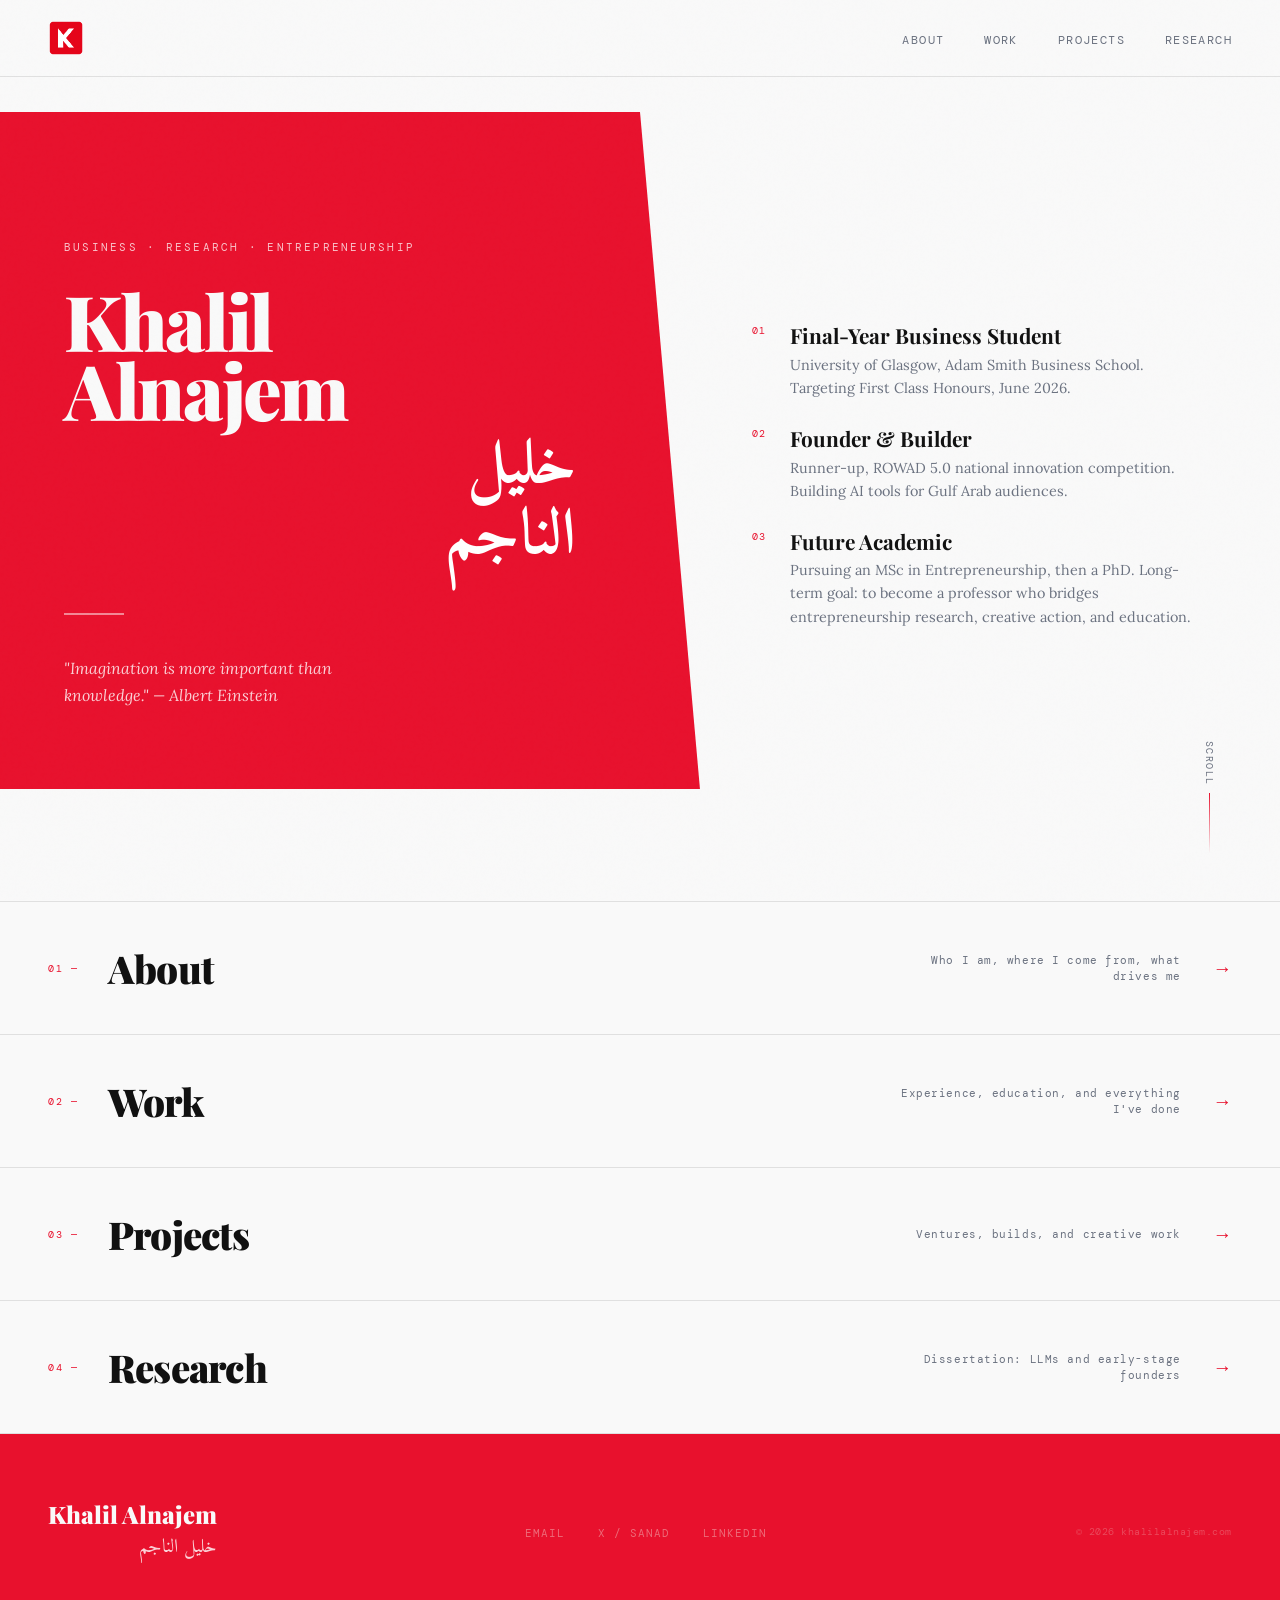
==== commit 63e144a7: "Fix broken JS and remove Google Translate The sed cleanup broke all script blocks, causing scroll-re" ====
--- a/index.html
+++ b/index.html
@@ -21,7 +21,6 @@
       <li><a href="work.html">Work</a></li>
       <li><a href="projects.html">Projects</a></li>
       <li><a href="research.html">Research</a></li>
-      <li><div id="google_translate_element" style="display:inline-block"></div></li>
     </ul>
   </nav>
 
@@ -109,17 +108,16 @@
   </footer>
 
   <script>
-
-    }
-
     const revealEls = document.querySelectorAll('.reveal');
     const obs = new IntersectionObserver(entries => {
+      entries.forEach(e => { if (e.isIntersecting) e.target.classList.add('visible'); });
+    }, { threshold: 0.1 });
     revealEls.forEach(el => obs.observe(el));
 
     const currentPage = window.location.pathname.split('/').pop() || 'index.html';
     document.querySelectorAll('.nav-links a[href]').forEach(a => {
       if (a.getAttribute('href') === currentPage) a.style.color = 'var(--amber)';
+    });
   </script>
-<script type="text/javascript">function googleTranslateElementInit(){new google.translate.TranslateElement({pageLanguage:"en",includedLanguages:"ar",layout:google.translate.TranslateElement.InlineLayout.SIMPLE},"google_translate_element")}</script><script type="text/javascript" src="//translate.google.com/translate_a/element.js?cb=googleTranslateElementInit"></script>
 </body>
 </html>
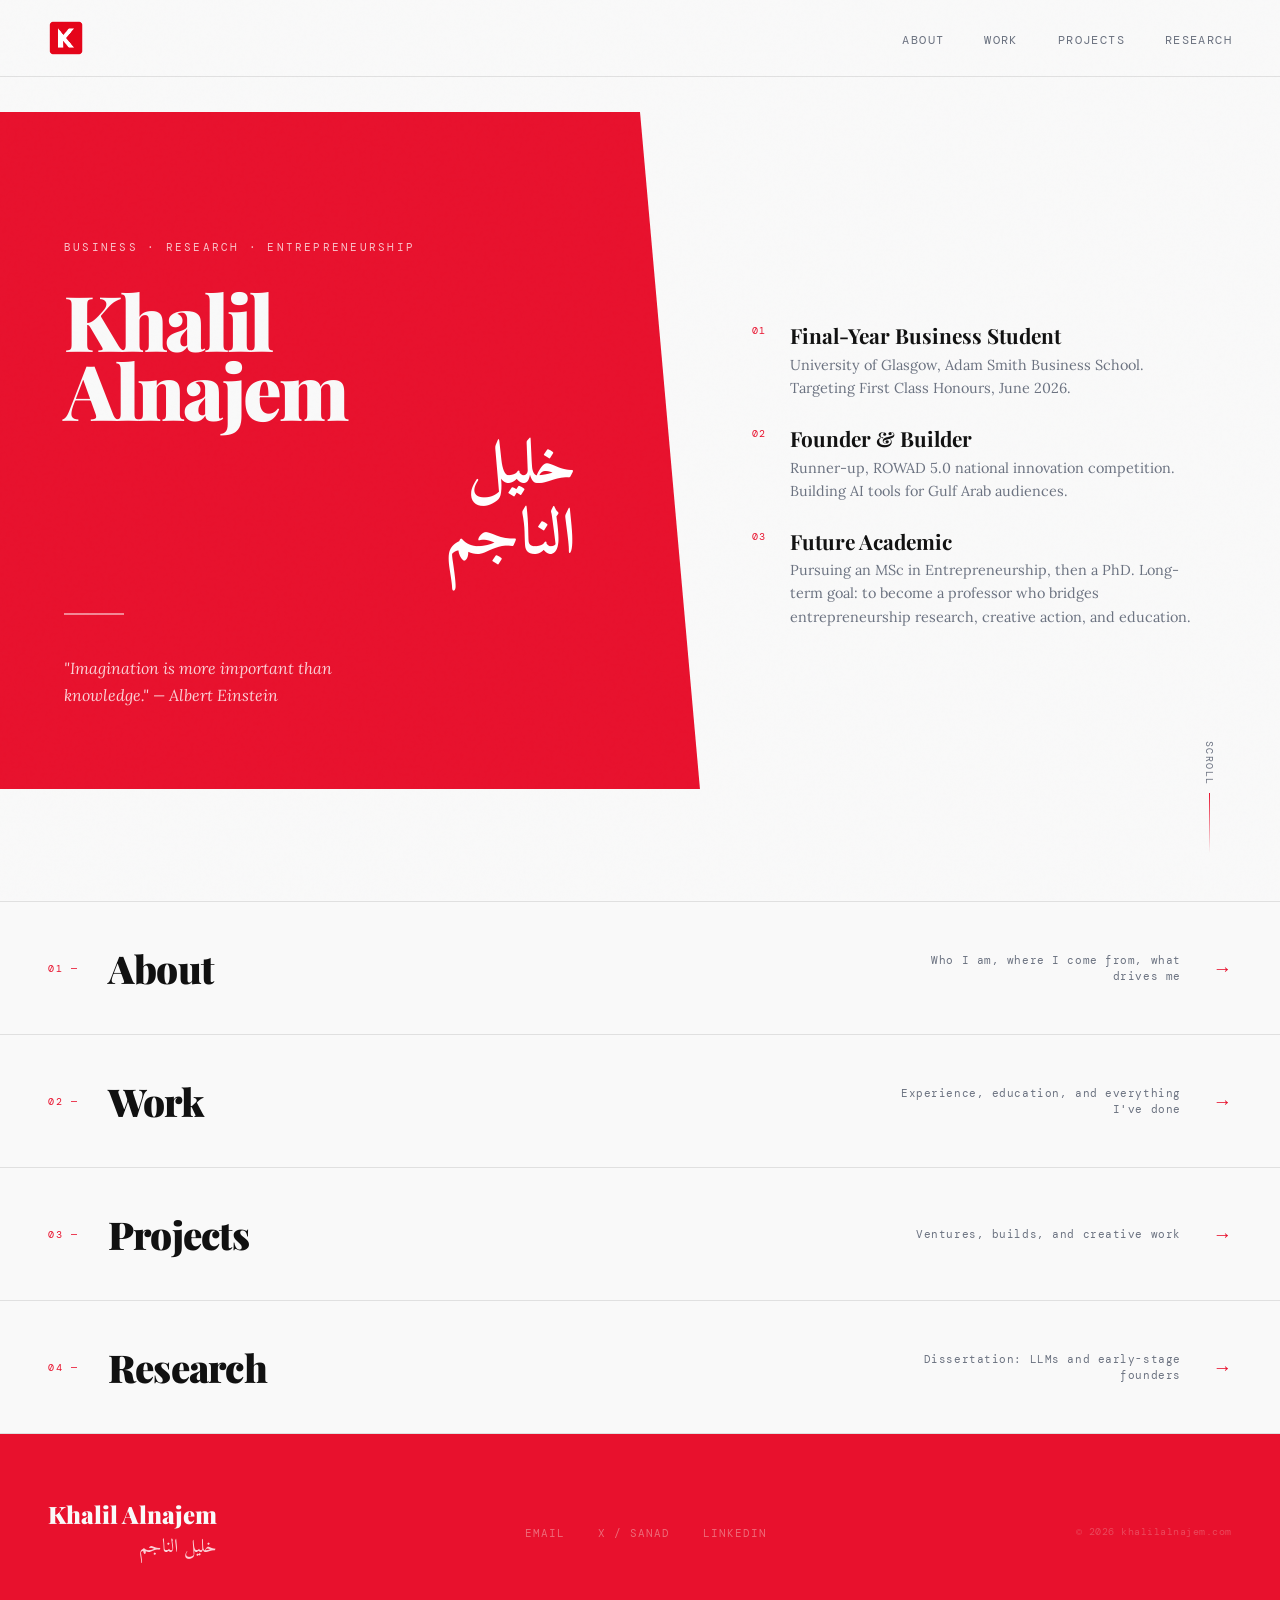
==== commit b1d9cfed: "Add page fade transitions and newsletter link in coaching project - Subtle fade-in (0.4s) on page lo" ====
--- a/index.html
+++ b/index.html
@@ -118,6 +118,15 @@
     document.querySelectorAll('.nav-links a[href]').forEach(a => {
       if (a.getAttribute('href') === currentPage) a.style.color = 'var(--amber)';
     });
+    // Page transition
+    document.addEventListener('click', e => {
+      const a = e.target.closest('a[href]');
+      if (!a || a.target === '_blank' || a.href.startsWith('mailto:') || a.href.includes('#')) return;
+      if (new URL(a.href).origin !== location.origin) return;
+      e.preventDefault();
+      document.body.classList.add('page-exit');
+      setTimeout(() => { window.location = a.href; }, 250);
+    });
   </script>
 </body>
 </html>
--- a/style.css
+++ b/style.css
@@ -469,6 +469,17 @@
   padding: 0.2rem 0.5rem;
   margin-top: 0.5rem;
 }
+a.cv-badge {
+  text-decoration: none;
+  cursor: pointer;
+  transition: background 0.2s, border-color 0.2s;
+  margin-right: 0.3rem;
+}
+a.cv-badge:hover {
+  background: rgba(232,17,45,0.2);
+  border-color: #E8112D;
+  color: #E8112D;
+}
 
 .cv-download {
   display: inline-flex;
@@ -495,6 +506,19 @@
   background: var(--cream);
 }
 
+.projects-group-label {
+  font-family: var(--font-mono);
+  font-size: 0.7rem;
+  letter-spacing: 0.15em;
+  text-transform: uppercase;
+  color: var(--amber);
+  padding: 2.5rem 0 0.75rem;
+  border-top: 1px solid var(--rule);
+  margin-top: 0;
+}
+.projects-group-label:first-of-type {
+  border-top: none;
+}
 .projects-grid {
   display: grid;
   grid-template-columns: repeat(3, 1fr);
@@ -584,6 +608,340 @@
   background: var(--muted);
 }
 .status-dot.active { background: #4ade80; }
+
+.project-view-link {
+  display: inline-block;
+  margin-top: 1rem;
+  font-family: var(--font-mono);
+  font-size: 0.7rem;
+  letter-spacing: 0.1em;
+  text-transform: uppercase;
+  color: var(--amber);
+  transition: letter-spacing 0.2s;
+}
+.project-card:hover .project-view-link,
+a.project-card:hover .project-view-link {
+  letter-spacing: 0.18em;
+}
+
+.project-link {
+  display: inline-block;
+  margin-top: 0.75rem;
+  font-family: var(--font-mono);
+  font-size: 0.65rem;
+  letter-spacing: 0.08em;
+  color: var(--amber);
+  text-decoration: none;
+  transition: letter-spacing 0.2s;
+}
+.project-link:hover {
+  letter-spacing: 0.15em;
+}
+
+/* ── PROJECTS: FEATURED + LIST LAYOUT ── */
+.proj-group-label {
+  font-family: var(--font-mono);
+  font-size: 0.7rem;
+  letter-spacing: 0.15em;
+  text-transform: uppercase;
+  color: var(--amber);
+  padding: 2.5rem 0 1rem;
+  border-top: 1px solid var(--rule);
+  margin-top: 0;
+}
+.proj-group-label:first-of-type {
+  border-top: none;
+}
+
+.proj-featured {
+  display: grid;
+  grid-template-columns: 1fr 1fr;
+  gap: 1.5px;
+  background: var(--rule);
+  margin-bottom: 0.5rem;
+}
+
+.proj-featured-card {
+  background: var(--offwhite);
+  padding: 2.5rem;
+  text-decoration: none;
+  color: inherit;
+  position: relative;
+  overflow: hidden;
+  transition: background 0.3s;
+  display: block;
+}
+.proj-featured-card::before {
+  content: '';
+  position: absolute;
+  bottom: 0; left: 0;
+  height: 3px;
+  width: 0;
+  background: var(--amber);
+  transition: width 0.4s ease;
+}
+.proj-featured-card:hover { background: white; }
+.proj-featured-card:hover::before { width: 100%; }
+
+.proj-tag {
+  font-family: var(--font-mono);
+  font-size: 0.6rem;
+  letter-spacing: 0.15em;
+  text-transform: uppercase;
+  color: var(--amber);
+  margin-bottom: 1rem;
+}
+
+.proj-featured-name {
+  font-family: var(--font-display);
+  font-size: 1.4rem;
+  font-weight: 700;
+  color: var(--navy);
+  margin-bottom: 0.75rem;
+  line-height: 1.2;
+}
+
+.proj-featured-desc {
+  font-size: 0.875rem;
+  color: var(--muted);
+  line-height: 1.65;
+}
+
+.proj-status {
+  margin-top: 1.5rem;
+  font-family: var(--font-mono);
+  font-size: 0.6rem;
+  letter-spacing: 0.1em;
+  text-transform: uppercase;
+  color: var(--muted);
+  display: flex;
+  align-items: center;
+  gap: 0.5rem;
+}
+
+/* Project list */
+.proj-list {
+  list-style: none;
+  margin: 0;
+  padding: 0;
+}
+.proj-list li {
+  border-bottom: 1px solid var(--rule);
+}
+.proj-list li:last-child {
+  border-bottom: none;
+}
+
+.proj-list-item {
+  display: flex;
+  justify-content: space-between;
+  align-items: center;
+  padding: 1.25rem 1rem;
+  text-decoration: none;
+  color: inherit;
+  transition: background 0.2s, padding-left 0.2s;
+}
+.proj-list-item:hover {
+  background: white;
+  padding-left: 1.5rem;
+}
+
+.proj-list-name {
+  font-family: var(--font-display);
+  font-size: 1.05rem;
+  font-weight: 700;
+  color: var(--navy);
+  margin: 0;
+}
+
+.proj-list-tag {
+  font-family: var(--font-mono);
+  font-size: 0.6rem;
+  letter-spacing: 0.1em;
+  text-transform: uppercase;
+  color: var(--muted);
+  margin-left: 1rem;
+}
+
+.proj-list-status {
+  font-family: var(--font-mono);
+  font-size: 0.6rem;
+  letter-spacing: 0.1em;
+  text-transform: uppercase;
+  color: var(--muted);
+  display: flex;
+  align-items: center;
+  gap: 0.4rem;
+  flex-shrink: 0;
+  white-space: nowrap;
+}
+
+/* ── PROJECT DETAIL PAGE ── */
+.proj-detail {
+  padding: 4rem 0 5rem;
+  background: var(--offwhite);
+}
+
+.proj-detail-grid {
+  display: grid;
+  grid-template-columns: 2fr 1fr;
+  gap: 5rem;
+  align-items: start;
+}
+
+.proj-detail-body {
+  font-size: 1.05rem;
+  line-height: 1.85;
+  color: #333;
+}
+.proj-detail-body p + p {
+  margin-top: 1.2rem;
+}
+.proj-detail-body a {
+  color: var(--amber);
+  text-decoration: underline;
+  text-underline-offset: 2px;
+}
+.proj-detail-body a:hover {
+  color: var(--navy);
+}
+
+.proj-detail-sidebar {
+  display: flex;
+  flex-direction: column;
+  gap: 1.5rem;
+  position: sticky;
+  top: 6rem;
+}
+
+.proj-detail-status {
+  font-family: var(--font-mono);
+  font-size: 0.7rem;
+  letter-spacing: 0.1em;
+  text-transform: uppercase;
+  color: var(--muted);
+  display: flex;
+  align-items: center;
+  gap: 0.5rem;
+  padding-bottom: 1rem;
+  border-bottom: 1px solid var(--rule);
+  margin-bottom: 0.5rem;
+}
+
+.proj-detail-meta-item {
+  padding: 0.5rem 0;
+}
+.proj-detail-meta-item label {
+  font-family: var(--font-mono);
+  font-size: 0.6rem;
+  letter-spacing: 0.12em;
+  text-transform: uppercase;
+  color: var(--muted);
+  display: block;
+  margin-bottom: 0.2rem;
+}
+.proj-detail-meta-item span {
+  font-size: 0.9rem;
+  color: var(--navy);
+}
+
+.proj-detail-link {
+  display: inline-block;
+  font-family: var(--font-mono);
+  font-size: 0.7rem;
+  letter-spacing: 0.1em;
+  text-transform: uppercase;
+  color: var(--amber);
+  text-decoration: none;
+  border: 1px solid var(--amber);
+  padding: 0.5rem 1rem;
+  transition: background 0.2s, color 0.2s;
+  margin-top: 0.5rem;
+}
+.proj-detail-link:hover {
+  background: var(--amber);
+  color: white;
+}
+
+.proj-detail-photos {
+  margin-top: 3rem;
+  display: flex;
+  gap: 1rem;
+  flex-wrap: wrap;
+}
+
+.proj-detail-photo {
+  width: 320px;
+  height: 240px;
+  object-fit: cover;
+  border-radius: 2px;
+  cursor: zoom-in;
+  transition: transform 0.3s;
+}
+.proj-detail-photo:hover {
+  transform: scale(1.02);
+}
+
+/* ── PROJECT BACK BUTTON (TOP) ── */
+.proj-back-top {
+  display: inline-block;
+  font-family: var(--font-mono);
+  font-size: 0.7rem;
+  letter-spacing: 0.1em;
+  text-transform: uppercase;
+  color: var(--amber);
+  text-decoration: none;
+  margin-bottom: 1.5rem;
+  transition: letter-spacing 0.2s;
+}
+.proj-back-top:hover {
+  letter-spacing: 0.15em;
+}
+
+/* ── PROJECT PREV/NEXT NAV ── */
+.proj-nav-section {
+  padding: 2rem 0 4rem;
+  border-top: 1px solid var(--rule);
+}
+.proj-nav {
+  display: flex;
+  justify-content: space-between;
+  align-items: center;
+}
+.proj-nav-back {
+  font-family: var(--font-mono);
+  font-size: 0.7rem;
+  letter-spacing: 0.1em;
+  text-transform: uppercase;
+  color: var(--amber);
+  text-decoration: none;
+  transition: letter-spacing 0.2s;
+}
+.proj-nav-back:hover { letter-spacing: 0.15em; }
+.proj-nav-arrows {
+  display: flex;
+  gap: 2rem;
+}
+.proj-nav-link {
+  font-family: var(--font-mono);
+  font-size: 0.7rem;
+  letter-spacing: 0.08em;
+  text-transform: uppercase;
+  color: var(--muted);
+  text-decoration: none;
+  transition: color 0.2s;
+}
+.proj-nav-link:hover { color: var(--amber); }
+
+@media (max-width: 900px) {
+  .proj-featured { grid-template-columns: 1fr; }
+  .proj-detail-grid { grid-template-columns: 1fr; gap: 2.5rem; }
+  .proj-detail-sidebar { position: static; }
+  .proj-list-tag { display: none; }
+  .proj-detail-photo { width: 100%; height: auto; }
+  .proj-nav { flex-direction: column; gap: 1rem; align-items: flex-start; }
+  .proj-nav-arrows { gap: 1rem; }
+}
 
 /* ── DISSERTATION ── */
 #dissertation {
@@ -767,6 +1125,23 @@
   font-size: 0.65rem;
   color: rgba(245, 240, 232, 0.25);
   letter-spacing: 0.05em;
+}
+
+/* ── PAGE TRANSITION ── */
+body {
+  opacity: 0;
+  animation: pageFadeIn 0.4s ease forwards;
+}
+body.page-exit {
+  animation: pageFadeOut 0.25s ease forwards;
+}
+@keyframes pageFadeIn {
+  from { opacity: 0; }
+  to { opacity: 1; }
+}
+@keyframes pageFadeOut {
+  from { opacity: 1; }
+  to { opacity: 0; }
 }
 
 /* ── ANIMATIONS ── */
@@ -1083,24 +1458,190 @@
 }
 .cv-item .cv-item-desc,
 .cv-item .cv-badge,
-.cv-item .achievement-photo {
+.cv-item .cv-thumbs {
   display: none;
 }
 .cv-item.expanded .cv-item-desc,
 .cv-item.expanded .cv-badge,
-.cv-item.expanded .achievement-photo {
-  display: block;
+.cv-item.expanded .cv-thumbs {
+  display: flex;
   animation: fadeUp 0.4s ease forwards;
 }
-
-/* ── ROWAD PHOTO ── */
-.achievement-photo {
-  max-width: 480px;
-  width: 100%;
-  margin-top: 1rem;
-  border-radius: 2px;
+.cv-item.expanded .cv-badge {
+  display: inline-block;
+}
+
+/* ── CV THUMBNAIL ROW ── */
+.cv-thumbs {
+  display: flex;
+  gap: 8px;
+  margin-top: 0.75rem;
+  flex-wrap: wrap;
+}
+.cv-thumb {
+  width: 72px;
+  height: 72px;
+  object-fit: cover;
+  border-radius: 4px;
+  cursor: pointer;
+  border: 1px solid rgba(255,255,255,0.1);
+  transition: border-color 0.2s, transform 0.2s;
+}
+.cv-thumb:hover {
+  border-color: #E8112D;
+  transform: scale(1.05);
 }
 
 @media (max-width: 900px) {
   .gallery-grid { grid-template-columns: repeat(2, 1fr); }
 }
+
+/* ── DESIGN PROJECT PAGES ── */
+.design-project {
+  padding: 5rem 0 3rem;
+  background: var(--offwhite);
+  border-bottom: 1px solid var(--rule);
+}
+.design-project-alt {
+  background: var(--cream);
+}
+.design-project-header {
+  max-width: 640px;
+  margin-bottom: 2.5rem;
+}
+.design-project-num {
+  font-family: var(--font-mono);
+  font-size: 0.65rem;
+  color: var(--amber);
+  letter-spacing: 0.15em;
+  display: block;
+  margin-bottom: 1rem;
+}
+.design-project-title {
+  font-family: var(--font-display);
+  font-size: clamp(1.5rem, 3vw, 2.2rem);
+  font-weight: 900;
+  color: var(--navy);
+  letter-spacing: -0.02em;
+  margin-bottom: 0.5rem;
+}
+.design-project-meta {
+  font-family: var(--font-mono);
+  font-size: 0.7rem;
+  letter-spacing: 0.1em;
+  text-transform: uppercase;
+  color: var(--muted);
+  margin-bottom: 1.5rem;
+}
+.design-project-desc {
+  font-size: 0.95rem;
+  line-height: 1.75;
+  color: #444;
+  margin-bottom: 1.5rem;
+}
+.design-project-type {
+  font-family: var(--font-mono);
+  font-size: 0.6rem;
+  letter-spacing: 0.12em;
+  text-transform: uppercase;
+  color: var(--amber);
+  border: 1px solid var(--amber);
+  padding: 0.3rem 0.7rem;
+  display: inline-block;
+}
+
+/* ── HORIZONTAL SCROLL CAROUSEL ── */
+.carousel {
+  width: 100%;
+  overflow: hidden;
+  position: relative;
+}
+.carousel-track {
+  display: flex;
+  gap: 12px;
+  overflow-x: auto;
+  scroll-snap-type: x mandatory;
+  -webkit-overflow-scrolling: touch;
+  padding: 0 3rem 2rem;
+  scrollbar-width: thin;
+  scrollbar-color: var(--amber) transparent;
+}
+.carousel-track::-webkit-scrollbar {
+  height: 4px;
+}
+.carousel-track::-webkit-scrollbar-track {
+  background: transparent;
+}
+.carousel-track::-webkit-scrollbar-thumb {
+  background: var(--amber);
+  border-radius: 2px;
+}
+.carousel-slide {
+  flex: 0 0 auto;
+  width: 360px;
+  height: 360px;
+  overflow: hidden;
+  border-radius: 2px;
+  cursor: zoom-in;
+  scroll-snap-align: start;
+  background: var(--cream);
+}
+.carousel-slide-wide {
+  width: 600px;
+  height: 600px;
+}
+.carousel-slide img {
+  width: 100%;
+  height: 100%;
+  object-fit: cover;
+  display: block;
+  transition: transform 0.4s ease;
+}
+.carousel-slide:hover img {
+  transform: scale(1.03);
+}
+
+@media (max-width: 900px) {
+  .carousel-track {
+    padding: 0 1.5rem 1.5rem;
+    gap: 8px;
+  }
+  .carousel-slide {
+    width: 280px;
+    height: 280px;
+  }
+  .carousel-slide-wide {
+    width: 400px;
+    height: 400px;
+  }
+  .design-project { padding: 3rem 0 2rem; }
+}
+
+/* ── THUMBNAIL PREVIEW ROW ── */
+.project-thumb-row {
+  display: flex;
+  gap: 4px;
+  margin-top: 1rem;
+}
+.project-thumb-row img {
+  width: 40px;
+  height: 40px;
+  object-fit: cover;
+  border-radius: 2px;
+  opacity: 0.7;
+  transition: opacity 0.2s;
+}
+.project-thumb-row img:hover {
+  opacity: 1;
+}
+
+@media (max-width: 900px) {
+  .design-project-layout,
+  .design-project-layout.reverse {
+    grid-template-columns: 1fr;
+    gap: 2rem;
+  }
+  .design-project-layout.reverse .design-project-image { order: 0; }
+  .design-project-layout.reverse .design-project-info { order: 0; }
+  .design-project { padding: 3rem 0; }
+}
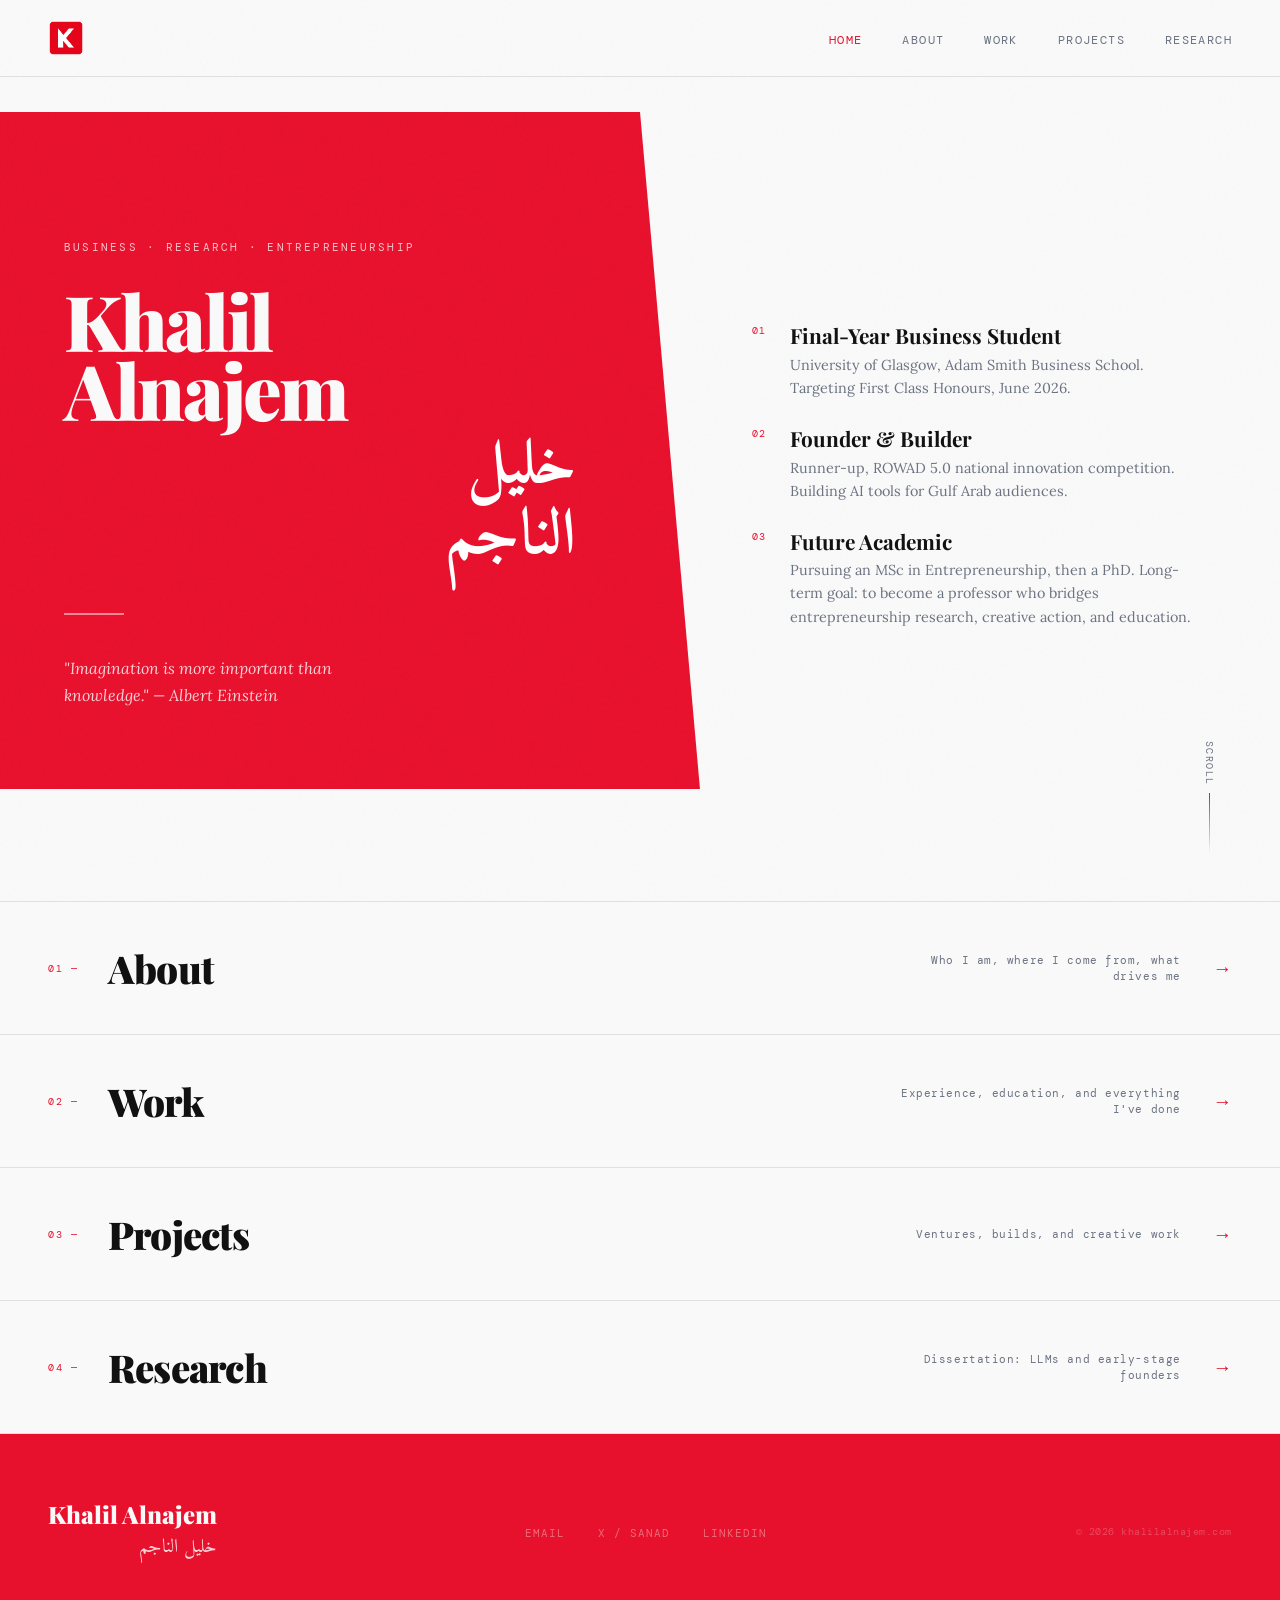
==== commit fdd7e081: "Add Home nav link, fix ROWAD photo, newsletter preview, broadcast journalism entry - Added Home link" ====
--- a/index.html
+++ b/index.html
@@ -17,6 +17,7 @@
     <a href="index.html" class="nav-logo"><img src="web-icon.png" alt="Khalil Alnajem"></a>
     <button class="nav-hamburger" id="hamburger" onclick="document.getElementById('hamburger').classList.toggle('open');document.querySelector('.nav-links').classList.toggle('open')"><span></span><span></span><span></span></button>
     <ul class="nav-links">
+      <li><a href="index.html">Home</a></li>
       <li><a href="about.html">About</a></li>
       <li><a href="work.html">Work</a></li>
       <li><a href="projects.html">Projects</a></li>
--- a/style.css
+++ b/style.css
@@ -874,6 +874,7 @@
   width: 320px;
   height: 240px;
   object-fit: cover;
+  object-position: top center;
   border-radius: 2px;
   cursor: zoom-in;
   transition: transform 0.3s;
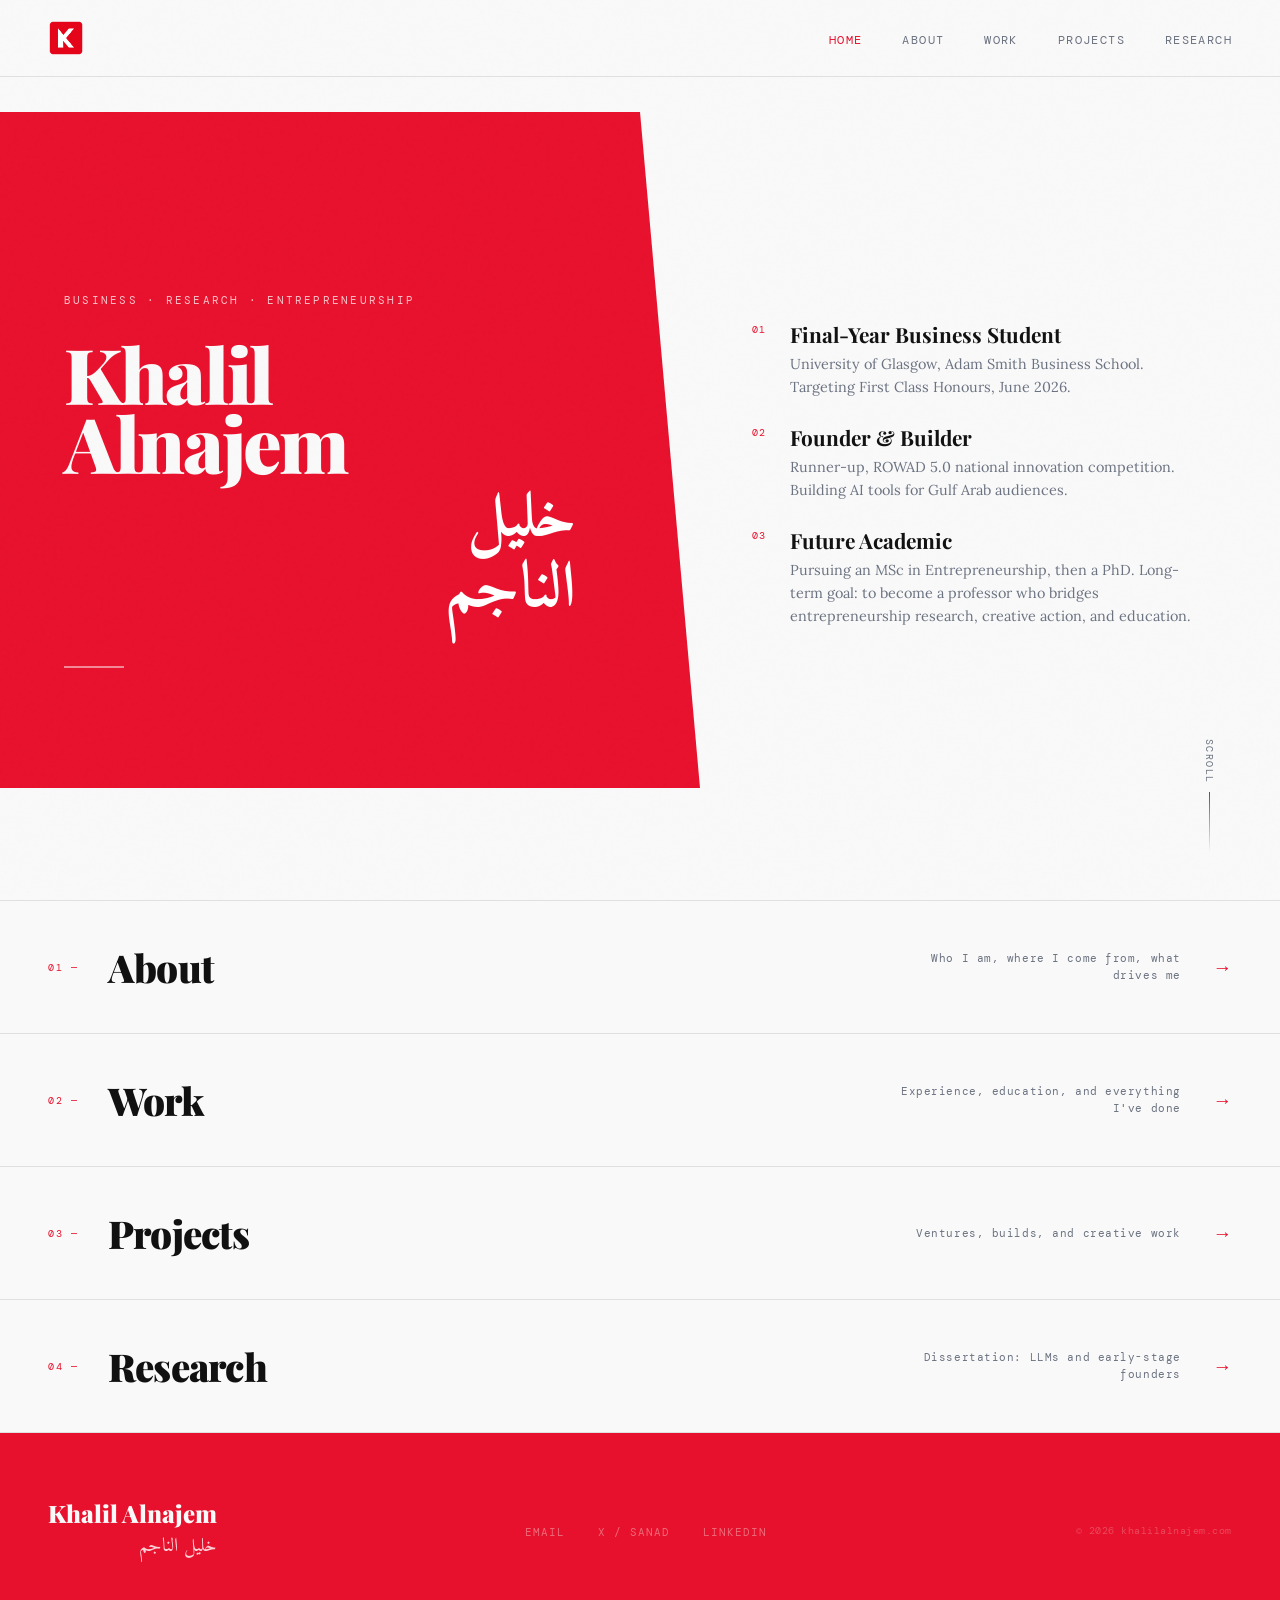
==== commit 26c72d89: "Remove Einstein quote, update work/design pages, add newsletter HTML sample - Homepage: remove Einst" ====
--- a/index.html
+++ b/index.html
@@ -32,8 +32,6 @@
       <h1 class="hero-name-en">Khalil<br>Alnajem</h1>
       <p class="hero-name-ar">خليل<br>الناجم</p>
       <div class="hero-rule"></div>
-      <p class="hero-tagline">"Imagination is more important than knowledge." — Albert Einstein</p>
-      <p class="hero-tagline-ar">«الخيال أهم من المعرفة» — ألبرت أينشتاين</p>
     </div>
     <div class="hero-right">
       <div class="hero-descriptor">
--- a/style.css
+++ b/style.css
@@ -1078,6 +1078,85 @@
   text-transform: uppercase;
   color: rgba(245, 240, 232, 0.5);
   margin-top: 0.25rem;
+}
+
+/* ── PRISMA FLOW DIAGRAM ── */
+.prisma-flow {
+  margin: 2.5rem 0 1rem;
+}
+.prisma-stages {
+  display: flex;
+  flex-direction: column;
+  align-items: center;
+}
+.prisma-stage {
+  display: flex;
+  align-items: center;
+  gap: 1.5rem;
+  width: 100%;
+  max-width: 520px;
+}
+.prisma-box {
+  flex: 1;
+  border: 1px solid var(--rule);
+  padding: 1.25rem 1.5rem;
+  background: var(--offwhite);
+}
+.prisma-box.prisma-id {
+  border-color: var(--amber);
+  border-width: 2px;
+}
+.prisma-box.prisma-included {
+  background: var(--amber);
+  border-color: var(--amber);
+}
+.prisma-box.prisma-included .prisma-phase,
+.prisma-box.prisma-included .prisma-count,
+.prisma-box.prisma-included .prisma-desc {
+  color: white;
+}
+.prisma-phase {
+  display: block;
+  font-family: var(--font-mono);
+  font-size: 0.6rem;
+  letter-spacing: 0.15em;
+  text-transform: uppercase;
+  color: var(--amber);
+  margin-bottom: 0.25rem;
+}
+.prisma-count {
+  display: block;
+  font-family: var(--font-display);
+  font-size: 2rem;
+  font-weight: 900;
+  color: var(--navy);
+  line-height: 1.1;
+}
+.prisma-desc {
+  display: block;
+  font-size: 0.8rem;
+  color: var(--muted);
+  line-height: 1.5;
+  margin-top: 0.25rem;
+}
+.prisma-arrow {
+  font-size: 1.2rem;
+  color: var(--amber);
+  text-align: center;
+  padding: 0.4rem 0;
+}
+.prisma-excluded {
+  font-family: var(--font-mono);
+  font-size: 0.6rem;
+  letter-spacing: 0.08em;
+  color: var(--muted);
+  text-transform: uppercase;
+  white-space: nowrap;
+  flex-shrink: 0;
+}
+@media (max-width: 900px) {
+  .prisma-stage { flex-direction: column; gap: 0.5rem; align-items: stretch; }
+  .prisma-excluded { text-align: center; white-space: normal; }
 }
 
 /* ── FOOTER ── */
